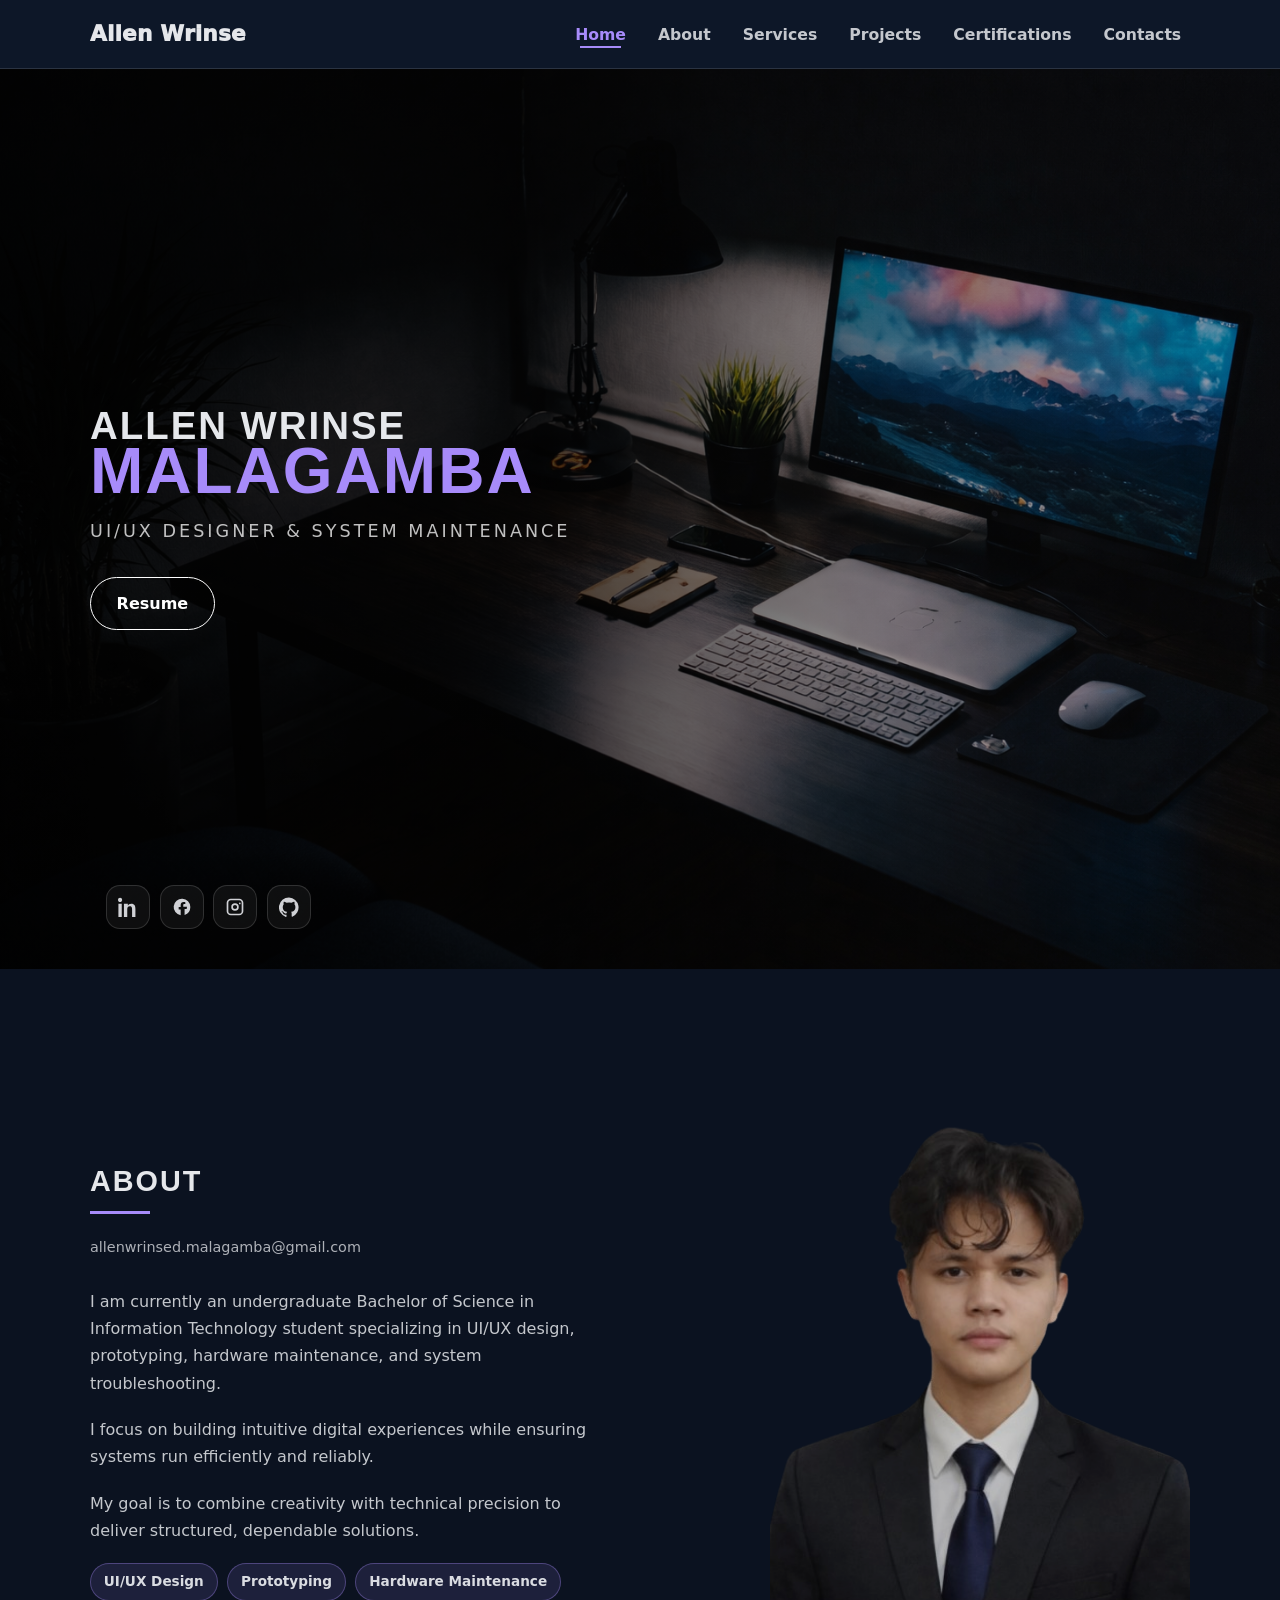
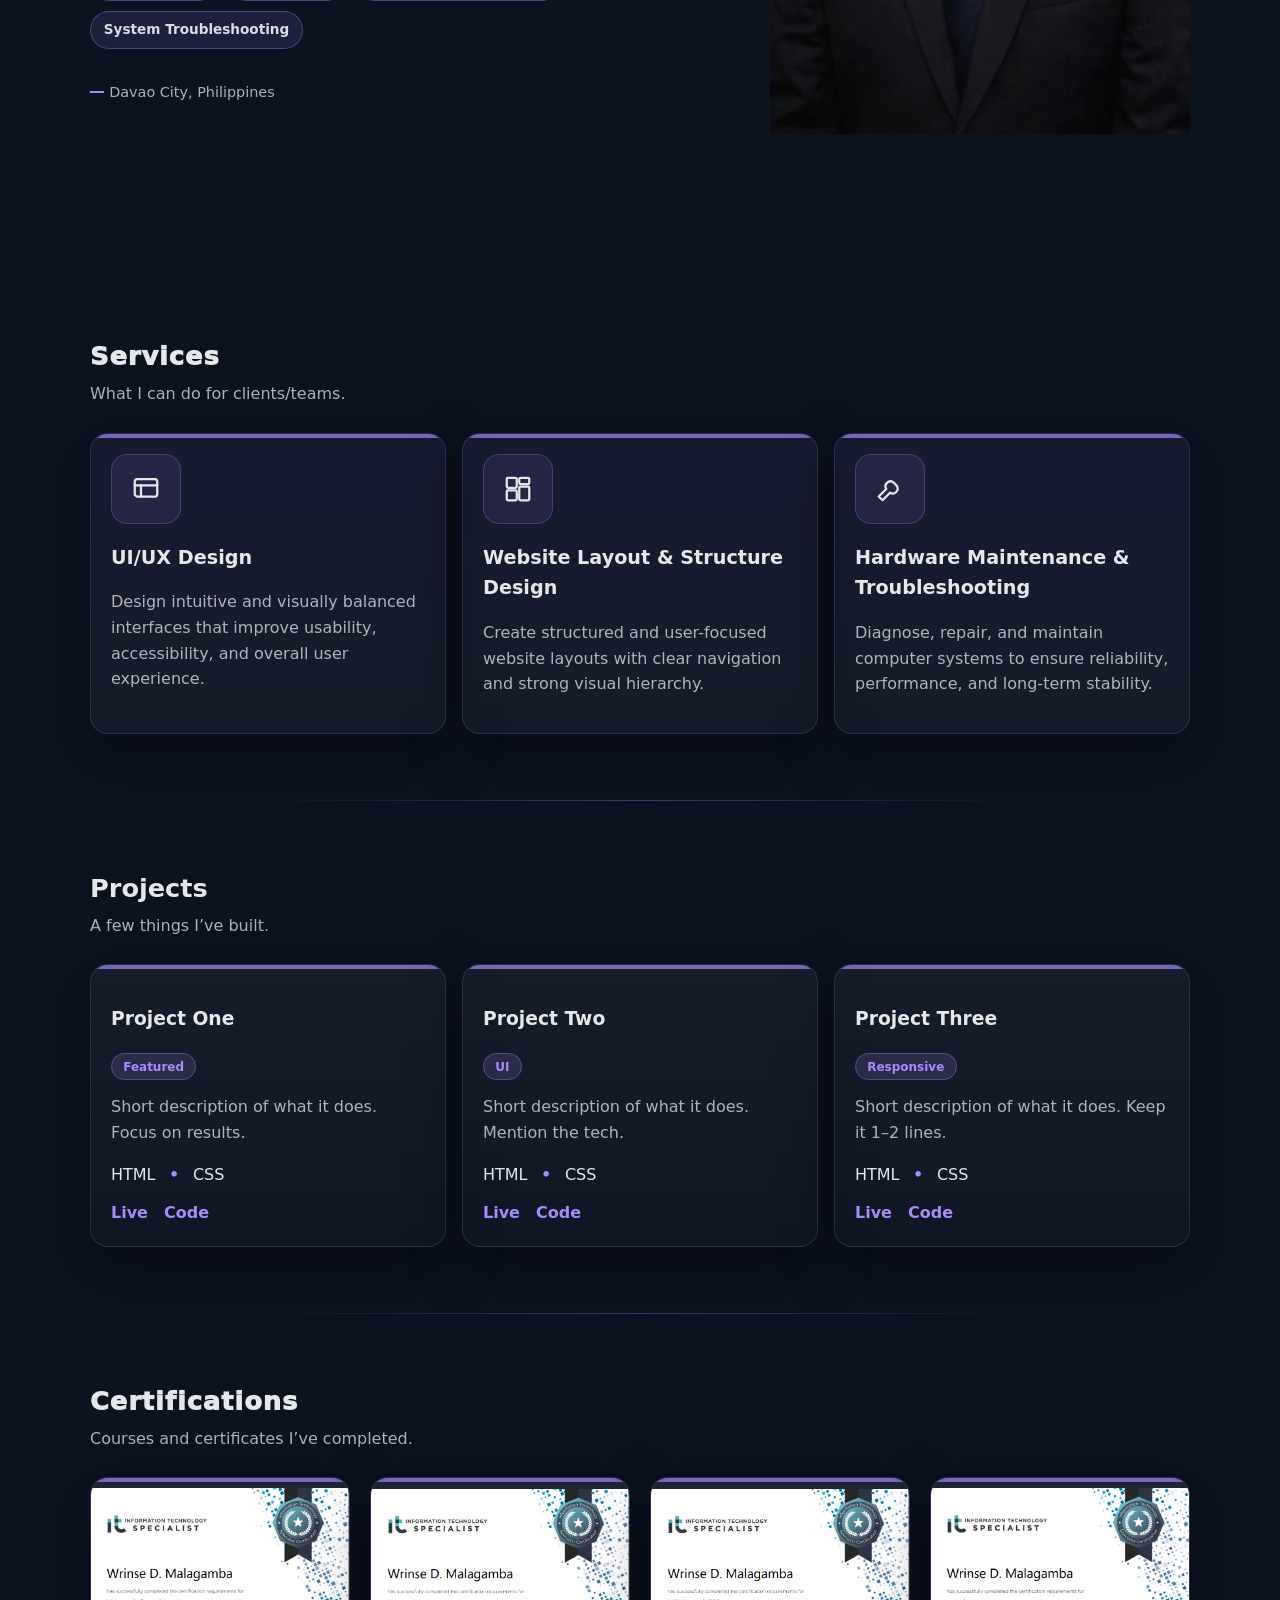
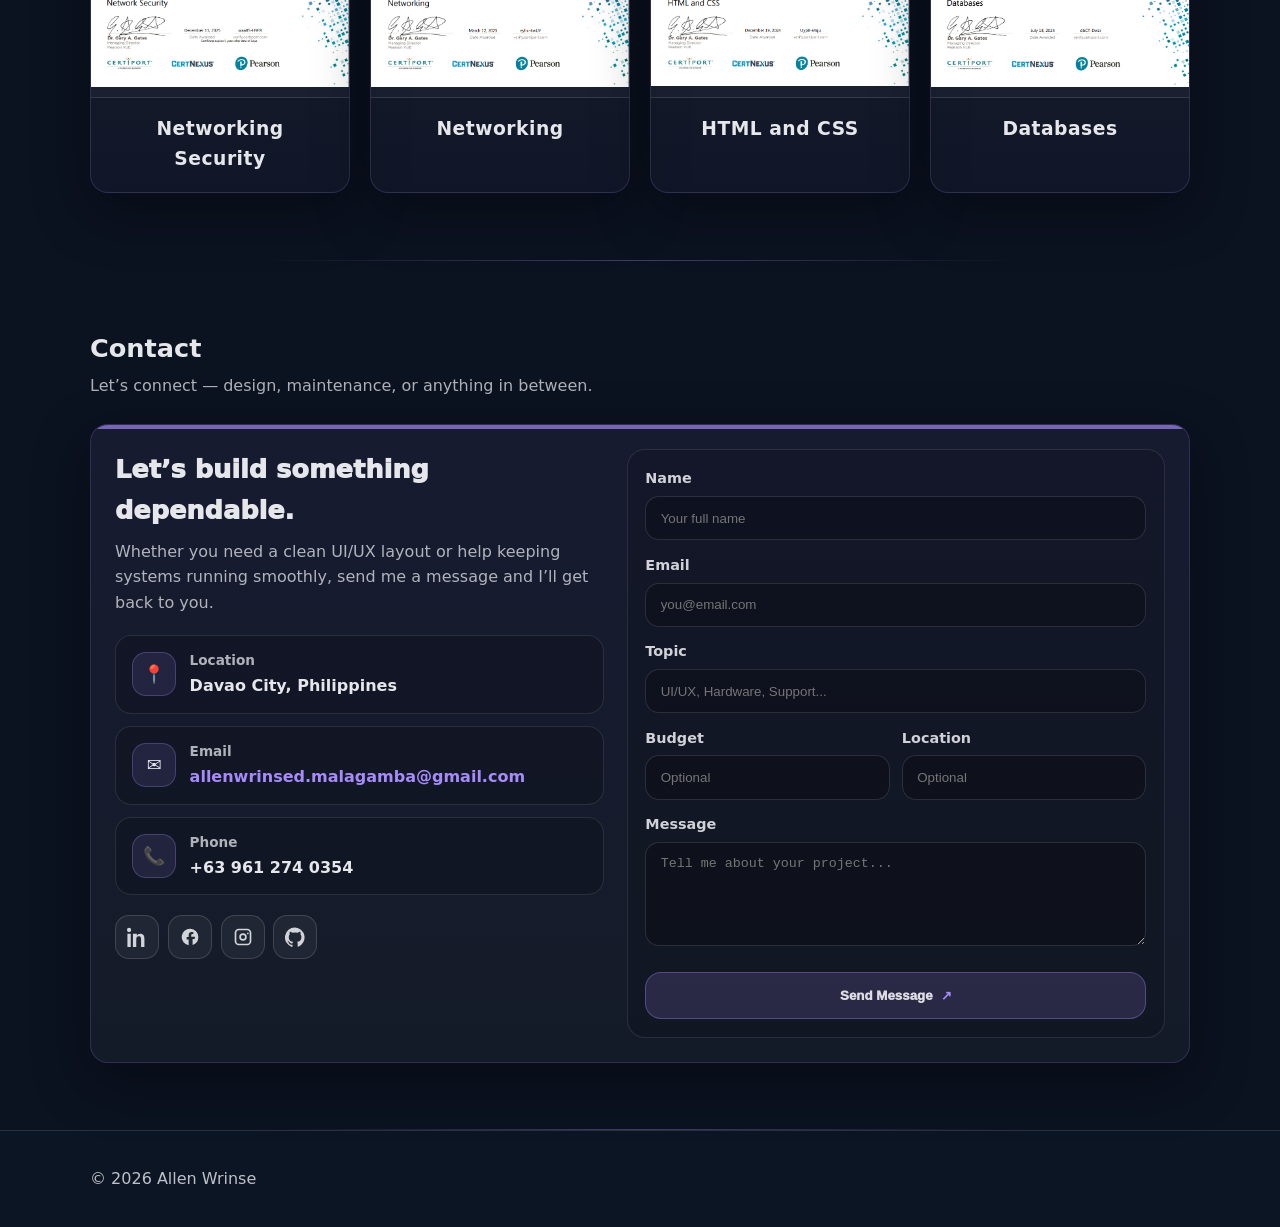
==== portfolio.html @ d529d02f "initial commit" ====
<!doctype html>
<html lang="en">
<head>
  <meta charset="utf-8" />
  <meta name="viewport" content="width=device-width, initial-scale=1" />
  <meta name="description" content="Portfolio website" />
  <title>Allen Wrinse | Portfolio</title>
  <link rel="stylesheet" href="css/style.css" />
  <link href="https://fonts.googleapis.com/css2?family=Bebas+Neue&display=swap" rel="stylesheet">
</head>

<body>
  <header class="site-header" id="top">
    <div class="container header-inner">
      <a class="logo" href="#top">Allen Wrinse</a>

      <button class="nav-toggle" aria-label="Open menu" aria-expanded="false" data-toggle>
        ☰
      </button>

      <nav class="nav" aria-label="Primary navigation" data-nav>
        <a href="#home">Home</a>
        <a href="#about">About</a>
        <a href="#services">Services</a>
        <a href="#projects">Projects</a>
        <a href="#certifications">Certifications</a>
         <a href="#contact">Contacts</a>
      </nav>
    </div>
  </header>

  <main>
    <!-- HOME -->
    <section class="hero-full" id="home">
  <div class="hero-overlay"></div>

  <div class="container hero-content">
    <div class="hero-left">

     <h1 class="hero-title">
  <span class="first-name">ALLEN WRINSE</span>
  <span class="last-name">MALAGAMBA</span>
</h1>

      <p class="hero-role">UI/UX Designer & System Maintenance</p>

      <div class="hero-buttons">
        <a href="assets/resume/Malagamba-Resume (1).pdf" download class="hero-btn">
          Resume
        </a>
      </div>

    </div>
  </div>
  <!-- Hero Social Media (Copied from Contact) -->
<div class="hero-social">
  <!-- LinkedIn -->
  <a class="social-btn" href="YOUR_LINKEDIN_URL" target="_blank" rel="noreferrer" aria-label="LinkedIn">
    <svg viewBox="0 0 24 24" class="social-icon" aria-hidden="true">
      <path d="M4.98 3.5C4.98 4.88 3.87 6 2.5 6S0 4.88 0 3.5 1.12 1 2.5 1 4.98 2.12 4.98 3.5ZM.5 8h4V24h-4V8Zm7.5 0h3.8v2.2h.1c.5-1 1.9-2.2 4-2.2 4.2 0 5 2.8 5 6.4V24h-4v-8.3c0-2 0-4.5-2.7-4.5-2.7 0-3.1 2.1-3.1 4.4V24h-4V8Z"/>
    </svg>
  </a>

  <!-- Facebook -->
  <a class="social-btn" href="https://www.facebook.com/allen.ae.37" target="_blank" rel="noreferrer" aria-label="Facebook">
    <svg viewBox="0 0 24 24" class="social-icon" aria-hidden="true">
      <path d="M22 12a10 10 0 1 0-11.6 9.9v-7H8v-2.9h2.4V9.7c0-2.4 1.4-3.7 3.6-3.7 1 0 2 .2 2 .2v2.2h-1.1c-1.1 0-1.4.7-1.4 1.4v1.8H18l-.4 2.9h-2.5v7A10 10 0 0 0 22 12Z"/>
    </svg>
  </a>

  <!-- Instagram -->
  <a class="social-btn" href="https://www.instagram.com/wrinshit/" target="_blank" rel="noreferrer" aria-label="Instagram">
    <svg viewBox="0 0 24 24" class="social-icon" aria-hidden="true">
      <path d="M7 2h10a5 5 0 0 1 5 5v10a5 5 0 0 1-5 5H7a5 5 0 0 1-5-5V7a5 5 0 0 1 5-5Zm10 2H7a3 3 0 0 0-3 3v10a3 3 0 0 0 3 3h10a3 3 0 0 0 3-3V7a3 3 0 0 0-3-3Zm-5 3.5A4.5 4.5 0 1 1 7.5 12 4.5 4.5 0 0 1 12 7.5Zm0 2A2.5 2.5 0 1 0 14.5 12 2.5 2.5 0 0 0 12 9.5ZM17.8 6.7a1 1 0 1 1-1 1 1 1 0 0 1 1-1Z"/>
    </svg>
  </a>

  <!-- GitHub -->
  <a class="social-btn" href="https://github.com/Wrnse" target="_blank" rel="noreferrer" aria-label="GitHub">
    <svg viewBox="0 0 24 24" class="social-icon" aria-hidden="true">
      <path d="M12 .5A12 12 0 0 0 8.2 23.9c.6.1.8-.3.8-.6v-2.1c-3.3.7-4-1.4-4-1.4-.6-1.4-1.4-1.8-1.4-1.8-1.1-.8.1-.8.1-.8 1.2.1 1.8 1.2 1.8 1.2 1.1 1.8 2.9 1.3 3.6 1 .1-.8.4-1.3.7-1.6-2.6-.3-5.3-1.3-5.3-5.8 0-1.3.5-2.4 1.2-3.2-.1-.3-.5-1.5.1-3.1 0 0 1-.3 3.3 1.2a11.3 11.3 0 0 1 6 0c2.3-1.5 3.3-1.2 3.3-1.2.6 1.6.2 2.8.1 3.1.8.8 1.2 1.9 1.2 3.2 0 4.5-2.7 5.5-5.3 5.8.4.3.8 1 .8 2.1v3.1c0 .3.2.7.8.6A12 12 0 0 0 12 .5Z"/>
    </svg>
  </a>
</div>
</section>
 <!-- ABOUT (Split Dark Layout) -->
<section class="about-split" id="about">
  <div class="about-overlay"></div>

  <div class="container about-inner">

    <!-- LEFT SIDE -->
    <div class="about-left">
      <h2 class="about-heading">
        ABOUT
        <span class="about-accent-line"></span>
      </h2>

      <p class="about-email">
        allenwrinsed.malagamba@gmail.com
      </p>

      <div class="about-description">
        <p>
          I am currently an undergraduate Bachelor of Science in Information Technology student specializing in UI/UX design, prototyping, hardware maintenance, and system troubleshooting.
        </p>

        <p>
          I focus on building intuitive digital experiences while ensuring systems run efficiently and reliably.
        </p>

        <p>
          My goal is to combine creativity with technical precision to deliver structured, dependable solutions.
        </p>
      </div>
<div class="about-highlight">
  <span>UI/UX Design</span>
  <span>Prototyping</span>
  <span>Hardware Maintenance</span>
  <span>System Troubleshooting</span>
</div>
      <div class="about-location">
        <span>Davao City, Philippines</span>
      </div>
    </div>

    <!-- RIGHT SIDE IMAGE -->
    <div class="about-right">
      <img src="assets/images/Profile2.png" alt="Allen Portrait">
    </div>

  </div>
</section>

    <!-- SERVICES -->
    <section class="section" id="services">
      <div class="container">
        <div class="section-head">
          <h2>Services</h2>
          <p class="muted">What I can do for clients/teams.</p>
          <br>
        </div>

        <div class="grid services-grid">
         <article class="card service">
  <div class="service-icon-box">
    <!-- UI/UX Icon (Design / Layout) -->
    <svg viewBox="0 0 24 24" aria-hidden="true">
      <rect x="3" y="4" width="18" height="14" rx="2"/>
      <line x1="3" y1="9" x2="21" y2="9"/>
      <line x1="8" y1="9" x2="8" y2="18"/>
    </svg>
  </div>

  <h3>UI/UX Design</h3>
  <p class="muted">
    Design intuitive and visually balanced interfaces that improve usability,
    accessibility, and overall user experience.
  </p>
</article>

          <article class="card service">
  <div class="service-icon-box">
    <!-- Layout Grid Icon -->
    <svg viewBox="0 0 24 24" aria-hidden="true">
      <rect x="3" y="3" width="8" height="8" rx="1"/>
      <rect x="13" y="3" width="8" height="5" rx="1"/>
      <rect x="13" y="10" width="8" height="11" rx="1"/>
      <rect x="3" y="13" width="8" height="8" rx="1"/>
    </svg>
  </div>

  <h3>Website Layout & Structure Design</h3>
  <p class="muted">
    Create structured and user-focused website layouts with clear navigation
    and strong visual hierarchy.
  </p>
</article>

         <article class="card service">
  <div class="service-icon-box">
  <!-- Wrench + Gear Icon -->
  <svg viewBox="0 0 24 24" aria-hidden="true">

    <!-- Wrench -->
    <path d="M14.5 6.5a4 4 0 0 0-5.5 5.5L3 18l3 3 6-6a4 4 0 0 0 5.5-5.5z"/>
    
  </svg>
</div>

  <h3>Hardware Maintenance & Troubleshooting</h3>
  <p class="muted">
    Diagnose, repair, and maintain computer systems to ensure reliability,
    performance, and long-term stability.
  </p>
</article>
        </div>
      </div>
    </section>

    <!-- PROJECTS -->
    <section class="section" id="projects">
      <div class="container">
        <div class="section-head">
          <h2>Projects</h2>
          <p class="muted">A few things I’ve built.</p>
          <br>
        </div>

        <div class="grid projects-grid">
          <article class="card project">
            <div class="project-top">
              <h3>Project One</h3>
              <span class="pill">Featured</span>
            </div>
            <p class="muted">Short description of what it does. Focus on results.</p>
            <div class="tags">
              <span>HTML</span><span>CSS</span>
            </div>
            <div class="links-row">
              <a class="link" href="#" target="_blank" rel="noreferrer">Live</a>
              <a class="link" href="#" target="_blank" rel="noreferrer">Code</a>
            </div>
          </article>

          <article class="card project">
            <div class="project-top">
              <h3>Project Two</h3>
              <span class="pill">UI</span>
            </div>
            <p class="muted">Short description of what it does. Mention the tech.</p>
            <div class="tags">
              <span>HTML</span><span>CSS</span>
            </div>
            <div class="links-row">
              <a class="link" href="#" target="_blank" rel="noreferrer">Live</a>
              <a class="link" href="#" target="_blank" rel="noreferrer">Code</a>
            </div>
          </article>

          <article class="card project">
            <div class="project-top">
              <h3>Project Three</h3>
              <span class="pill">Responsive</span>
            </div>
            <p class="muted">Short description of what it does. Keep it 1–2 lines.</p>
            <div class="tags">
              <span>HTML</span><span>CSS</span>
            </div>
            <div class="links-row">
              <a class="link" href="#" target="_blank" rel="noreferrer">Live</a>
              <a class="link" href="#" target="_blank" rel="noreferrer">Code</a>
            </div>
          </article>
        </div>
      </div>
    </section>

    <!-- CERTIFICATIONS -->
    <section class="section" id="certifications">
      <div class="container">
        <div class="section-head">
          <h2>Certifications</h2>
          <p class="muted">Courses and certificates I’ve completed.</p>
          <br>
        </div>

        <div class="grid cert-grid">
          <article class="card cert" role="button" tabindex="0"
            data-cert="assets/images/Cert1.png" data-title="Networking Security">
            <div class="cert-media">
              <img class="cert-img" src="assets/images/Cert1.png" alt="Networking Security certificate">
            </div>
            <h3 class="cert-title">Networking Security</h3>
          </article>

          <article class="card cert" role="button" tabindex="0"
            data-cert="assets/images/Cert2.png" data-title="Networking">
            <div class="cert-media">
              <img class="cert-img" src="assets/images/Cert2.png" alt="Networking certificate">
            </div>
            <h3 class="cert-title">Networking</h3>
          </article>

          <article class="card cert" role="button" tabindex="0"
            data-cert="assets/images/Cert3.png" data-title="HTML and CSS">
            <div class="cert-media">
              <img class="cert-img" src="assets/images/Cert3.png" alt="HTML and CSS certificate">
            </div>
            <h3 class="cert-title">HTML and CSS</h3>
          </article>

          <article class="card cert" role="button" tabindex="0"
            data-cert="assets/images/Cert4.png" data-title="Databases">
            <div class="cert-media">
              <img class="cert-img" src="assets/images/Cert4.png" alt="Databases certificate">
            </div>
            <h3 class="cert-title">Databases</h3>
          </article>
        </div>
      </div>
    </section>

    <!-- CONTACT -->
    <section class="section" id="contact">
      <div class="container">
        <div class="section-head">
          <h2>Contact</h2>
          <p class="muted">Let’s connect — design, maintenance, or anything in between.</p>
          <br>
        </div>

        <div class="contact-layout card">
          <!-- LEFT -->
          <div class="contact-left">
            <h3 class="contact-title">Let’s build something dependable.</h3>
            <p class="muted contact-sub">
              Whether you need a clean UI/UX layout or help keeping systems running smoothly,
              send me a message and I’ll get back to you.
            </p>

            <div class="contact-items">
              <div class="contact-item">
                <div class="contact-icon">📍</div>
                <div>
                  <p class="muted contact-label">Location</p>
                  <p class="contact-value">Davao City, Philippines</p>
                </div>
              </div>

              <div class="contact-item">
                <div class="contact-icon">✉️</div>
                <div>
                  <p class="muted contact-label">Email</p>
                  <p class="contact-value">
                    <a class="link"
                      href="https://mail.google.com/mail/?view=cm&fs=1&to=allenwrinsed.malagamba@gmail.com"
                      target="_blank"
                      rel="noopener noreferrer">
                      allenwrinsed.malagamba@gmail.com
                    </a>
                  </p>
                </div>
              </div>

              <div class="contact-item">
                <div class="contact-icon">📞</div>
                <div>
                  <p class="muted contact-label">Phone</p>
                  <p class="contact-value">
                    <a>+63 961 274 0354</a>
                  </p>
                </div>
              </div>
            </div>

            <div class="contact-social">
              <!-- LinkedIn -->
              <a class="social-btn" href="YOUR_LINKEDIN_URL" target="_blank" rel="noreferrer" aria-label="LinkedIn">
                <svg viewBox="0 0 24 24" class="social-icon" aria-hidden="true">
                  <path d="M4.98 3.5C4.98 4.88 3.87 6 2.5 6S0 4.88 0 3.5 1.12 1 2.5 1 4.98 2.12 4.98 3.5ZM.5 8h4V24h-4V8Zm7.5 0h3.8v2.2h.1c.5-1 1.9-2.2 4-2.2 4.2 0 5 2.8 5 6.4V24h-4v-8.3c0-2 0-4.5-2.7-4.5-2.7 0-3.1 2.1-3.1 4.4V24h-4V8Z"/>
                </svg>
              </a>

              <!-- Facebook -->
              <a class="social-btn" href="https://www.facebook.com/allen.ae.37" target="_blank" rel="noreferrer" aria-label="Facebook">
                <svg viewBox="0 0 24 24" class="social-icon" aria-hidden="true">
                  <path d="M22 12a10 10 0 1 0-11.6 9.9v-7H8v-2.9h2.4V9.7c0-2.4 1.4-3.7 3.6-3.7 1 0 2 .2 2 .2v2.2h-1.1c-1.1 0-1.4.7-1.4 1.4v1.8H18l-.4 2.9h-2.5v7A10 10 0 0 0 22 12Z"/>
                </svg>
              </a>

              <!-- Instagram -->
              <a class="social-btn" href="https://www.instagram.com/wrinshit/" target="_blank" rel="noreferrer" aria-label="Instagram">
                <svg viewBox="0 0 24 24" class="social-icon" aria-hidden="true">
                  <path d="M7 2h10a5 5 0 0 1 5 5v10a5 5 0 0 1-5 5H7a5 5 0 0 1-5-5V7a5 5 0 0 1 5-5Zm10 2H7a3 3 0 0 0-3 3v10a3 3 0 0 0 3 3h10a3 3 0 0 0 3-3V7a3 3 0 0 0-3-3Zm-5 3.5A4.5 4.5 0 1 1 7.5 12 4.5 4.5 0 0 1 12 7.5Zm0 2A2.5 2.5 0 1 0 14.5 12 2.5 2.5 0 0 0 12 9.5ZM17.8 6.7a1 1 0 1 1-1 1 1 1 0 0 1 1-1Z"/>
                </svg>
              </a>

              <!-- GitHub -->
              <a class="social-btn" href="https://github.com/Wrnse" target="_blank" rel="noreferrer" aria-label="GitHub">
                <svg viewBox="0 0 24 24" class="social-icon" aria-hidden="true">
                  <path d="M12 .5A12 12 0 0 0 8.2 23.9c.6.1.8-.3.8-.6v-2.1c-3.3.7-4-1.4-4-1.4-.6-1.4-1.4-1.8-1.4-1.8-1.1-.8.1-.8.1-.8 1.2.1 1.8 1.2 1.8 1.2 1.1 1.8 2.9 1.3 3.6 1 .1-.8.4-1.3.7-1.6-2.6-.3-5.3-1.3-5.3-5.8 0-1.3.5-2.4 1.2-3.2-.1-.3-.5-1.5.1-3.1 0 0 1-.3 3.3 1.2a11.3 11.3 0 0 1 6 0c2.3-1.5 3.3-1.2 3.3-1.2.6 1.6.2 2.8.1 3.1.8.8 1.2 1.9 1.2 3.2 0 4.5-2.7 5.5-5.3 5.8.4.3.8 1 .8 2.1v3.1c0 .3.2.7.8.6A12 12 0 0 0 12 .5Z"/>
                </svg>
              </a>
            </div>
          </div>

          <!-- RIGHT (FORM) -->
          <div class="contact-right">
            <form class="contact-form"
              action="https://formsubmit.co/allenwrinsed.malagamba@gmail.com"
              method="POST">
              <input type="hidden" name="_subject" value="New Portfolio Message (Allen Wrinse)">
              <input type="hidden" name="_captcha" value="false">
              <input type="hidden" name="_template" value="table">

              <div class="field">
                <label for="name">Name</label>
                <input id="name" name="name" type="text" placeholder="Your full name" required>
              </div>

              <div class="field">
                <label for="email">Email</label>
                <input id="email" name="email" type="email" placeholder="you@email.com" required>
              </div>

              <div class="field">
                <label for="topic">Topic</label>
                <input id="topic" name="topic" type="text" placeholder="UI/UX, Hardware, Support..." required>
              </div>

              <div class="field field-row">
                <div class="field">
                  <label for="budget">Budget</label>
                  <input id="budget" name="budget" type="text" placeholder="Optional">
                </div>

                <div class="field">
                  <label for="location">Location</label>
                  <input id="location" name="location" type="text" placeholder="Optional">
                </div>
              </div>

              <div class="field">
                <label for="message">Message</label>
                <textarea id="message" name="message" rows="5" placeholder="Tell me about your project..." required></textarea>
              </div>

              <button class="contact-submit" type="submit">
                Send Message <span class="send-arrow">↗</span>
              </button>
            </form>
          </div>
        </div>
      </div>
    </section>
  </main>

  <footer class="site-footer">
    <div class="container footer-inner">
      <p>© 2026 Allen Wrinse</p>
    </div>
  </footer>

  <!-- ✅ CERT MODAL -->
  <div class="modal" id="certModal" aria-hidden="true">
    <div class="modal-overlay" data-close></div>

    <div class="modal-dialog" role="dialog" aria-modal="true" aria-label="Certificate preview">
      <button class="modal-close" type="button" aria-label="Close modal" data-close>✕</button>

      <h3 class="modal-title" id="modalTitle">Certificate</h3>

      <div class="modal-body">
        <img id="modalImg" src="" alt="Certificate preview">
      </div>
    </div>
  </div>

  <script>

    // ======================================
// Navbar Active Section Highlight
// ======================================

const sections = document.querySelectorAll("section[id]");
const navLinks = document.querySelectorAll(".nav a");

function activateNavOnScroll() {
  let scrollY = window.pageYOffset;

  sections.forEach(section => {
    const sectionHeight = section.offsetHeight;
    const sectionTop = section.offsetTop - 120;
    const sectionId = section.getAttribute("id");

    if (scrollY > sectionTop && scrollY <= sectionTop + sectionHeight) {
      navLinks.forEach(link => {
        link.classList.remove("active");
        if (link.getAttribute("href") === "#" + sectionId) {
          link.classList.add("active");
        }
      });
    }
  });
}

window.addEventListener("scroll", activateNavOnScroll);
    // Mobile nav toggle
    const btn = document.querySelector("[data-toggle]");
    const nav = document.querySelector("[data-nav]");
    if (btn && nav) {
      btn.addEventListener("click", () => {
        const open = nav.classList.toggle("open");
        btn.setAttribute("aria-expanded", open ? "true" : "false");
      });
    }
    // ======================================
// Fade In Sections On Scroll
// ======================================

const fadeSections = document.querySelectorAll(".section");

const observer = new IntersectionObserver(entries => {
  entries.forEach(entry => {
    if (entry.isIntersecting) {
      entry.target.classList.add("visible");
    }
  });
}, {
  threshold: 0.15
});

fadeSections.forEach(section => {
  observer.observe(section);
});
const aboutImg = document.querySelector(".about-right img");

const imgObserver = new IntersectionObserver(entries => {
  entries.forEach(entry => {
    if (entry.isIntersecting) {
      entry.target.classList.add("visible");
    }
  });
}, { threshold: 0.3 });

if (aboutImg) {
  imgObserver.observe(aboutImg);
}

    // ✅ Certification Modal Logic
    const modal = document.getElementById("certModal");
    const modalImg = document.getElementById("modalImg");
    const modalTitle = document.getElementById("modalTitle");
    const certCards = document.querySelectorAll(".cert");

    function openModal(imgSrc, titleText) {
      modalImg.src = imgSrc;
      modalImg.alt = titleText + " certificate";
      modalTitle.textContent = titleText || "Certificate";

      modal.classList.add("open");
      modal.setAttribute("aria-hidden", "false");

      // lock background scroll
      document.body.style.overflow = "hidden";
    }

    function closeModal() {
      modal.classList.remove("open");
      modal.setAttribute("aria-hidden", "true");

      // unlock background scroll
      document.body.style.overflow = "";

      // clear image (optional)
      modalImg.src = "";
    }

    certCards.forEach(card => {
      const imgSrc = card.getAttribute("data-cert");
      const titleText = card.getAttribute("data-title") || "Certificate";

      // click
      card.addEventListener("click", () => openModal(imgSrc, titleText));

      // keyboard (Enter / Space)
      card.addEventListener("keydown", (e) => {
        if (e.key === "Enter" || e.key === " ") {
          e.preventDefault();
          openModal(imgSrc, titleText);
        }
      });
    });

    // close when clicking overlay or X
    modal.addEventListener("click", (e) => {
      if (e.target.matches("[data-close]")) closeModal();
    });

    // close with ESC
    document.addEventListener("keydown", (e) => {
      if (e.key === "Escape" && modal.classList.contains("open")) {
        closeModal();
      }
    });
  </script>
</body>
</html>
---- css/style.css ----
*,
*::before,
*::after { box-sizing: border-box; }

:root{
  --bg: #0b1220;
  --bg2: #0f1b2d;
  --card: rgba(255,255,255,.06);
  --card2: rgba(255,255,255,.04);
  --text: #e5e7eb;
  --muted: rgba(229,231,235,.75);

  --accent: #a78bfa;

  --border: rgba(255,255,255,.12);
  --radius: 18px;
  --maxw: 1100px;
  --shadow: 0 18px 55px rgba(0,0,0,.35);
}
/* ======================================
   GLOBAL SMOOTH TRANSITIONS
====================================== */

* {
  transition: 
    background .25s ease,
    border-color .25s ease,
    color .25s ease,
    box-shadow .25s ease,
    transform .25s ease;
}
/* ======================================
   SECTION FADE-IN ON SCROLL
====================================== */

.section {
  opacity: 0;
  transform: translateY(40px);
  transition: opacity .8s ease, transform .8s ease;
}

.section.visible {
  opacity: 1;
  transform: translateY(0);
}

html { scroll-behavior: smooth; }
/* ======================================
   HERO ENTRANCE ANIMATION
====================================== */

.hero-left {
  opacity: 0;
  transform: translateY(40px);
  animation: heroFadeUp 1s ease forwards;
  animation-delay: .4s;
}

@keyframes heroFadeUp {
  to {
    opacity: 1;
    transform: translateY(0);
  }
}
.about-right img {
  opacity: 0;
  transform: translateX(40px);
  transition: opacity .9s ease, transform .9s ease;
}

.about-right img.visible {
  opacity: 1;
  transform: translateX(0);
}
.hero-btn,
.contact-submit,
.btn {
  transition: transform .25s ease, box-shadow .25s ease;
}

.hero-btn:hover,
.contact-submit:hover,
.btn:hover {
  transform: translateY(-3px);
  box-shadow: 0 12px 30px rgba(0,0,0,.35);
}
.social-btn {
  transition: transform .2s ease, background .2s ease;
}

.social-btn:hover {
  transform: translateY(-4px) scale(1.05);
}
.modal-dialog {
  opacity: 0;
  transform: scale(.9);
  transition: opacity .3s ease, transform .3s ease;
}

.modal.open .modal-dialog {
  opacity: 1;
  transform: scale(1);
}
body{
  margin: 0;
  font-family: system-ui, -apple-system, "Segoe UI", Roboto, Arial, sans-serif;
  background:
    radial-gradient(900px 650px at 15% 10%, rgba(167,139,250,.14), transparent 62%),
    radial-gradient(900px 650px at 85% 15%, rgba(56,189,248,.10), transparent 58%),
    var(--bg);
  color: var(--text);
  line-height: 1.6;
}

img { max-width: 100%; display: block; }
a { color: inherit; text-decoration: none; }

.container{
  width: min(var(--maxw), calc(100% - 2rem));
  margin-inline: auto;
}

.section{ padding: 4.2rem 0; }

.grid{ display: grid; gap: 1rem; }

/* ✅ CARD BASE */
.card{
  position: relative;                 /* ✅ required for the accent bar */
  background: var(--card);
  border: 1px solid var(--border);
  border-radius: var(--radius);
  padding: 1.25rem;
  box-shadow: var(--shadow);
  overflow: hidden;                   /* ✅ keeps bar inside rounded corners */
}
/* ==========================
   ABOUT CARD DESIGN
========================== */

.about-card{
  display: grid;
  gap: 1.4rem;
  padding: 1.6rem;
  background: linear-gradient(
    180deg,
    rgba(167,139,250,.08),
    rgba(255,255,255,.04)
  );
  border: 1px solid rgba(167,139,250,.25);
  position: relative;
  overflow: hidden;
}

/* Soft glowing background effect */
.about-card::after{
  content: "";
  position: absolute;
  top: -120px;
  right: -120px;
  width: 300px;
  height: 300px;
  background: radial-gradient(
    circle,
    rgba(167,139,250,.25),
    transparent 60%
  );
  pointer-events: none;
}

.about-content p{
  margin: 0 0 1rem;
  line-height: 1.75;
  color: var(--muted);
}

.about-content p:last-child{
  margin-bottom: 0;
}

/* Highlight tags section */
.about-highlight{
  display: flex;
  flex-wrap: wrap;
  gap: .6rem;
  margin-top: .5rem;
}

.about-highlight span{
  padding: .45rem .8rem;
  border-radius: 999px;
  font-size: .85rem;
  font-weight: 800;
  border: 1px solid rgba(167,139,250,.35);
  background: rgba(167,139,250,.12);
  color: rgba(229,231,235,.95);
  transition: transform .15s ease, background .15s ease;
}

.about-highlight span:hover{
  transform: translateY(-2px);
  background: rgba(167,139,250,.20);
}

/* ✅ VIOLET ACCENT BAR (top of every card) */
.card::before{
  content: "";
  position: absolute;
  top: 0;
  left: 0;
  right: 0;
  height: 4px;                        /* thickness of the bar */
  background: rgba(167,139,250,.75);  /* violet */
  opacity: .9;
}

.muted{ color: var(--muted); }
.accent{ color: var(--accent); }

.link{
  color: var(--accent);
  font-weight: 900;
}
.link:hover{ text-decoration: underline; }

/* Header */
.site-header{
  position: sticky;
  top: 0;
  z-index: 10;
  background: rgba(15,27,45,.70);
  backdrop-filter: blur(10px);
  border-bottom: 1px solid var(--border);
}

.header-inner{
  display: flex;
  align-items: center;
  justify-content: space-between;
  padding: 0.9rem 0;
  gap: 1rem;
}

.logo{
  font-weight: 950;
  letter-spacing: .2px;
  font-size: 1.35rem;
}

.nav{
  display: flex;
  flex-wrap: wrap;
  gap: 0.9rem;
  justify-content: flex-end;
  align-items: center;
}

.nav a{
  color: rgba(229,231,235,.85);
  font-weight: 800;
  font-size: 0.98rem;
  padding: 0.45rem 0.55rem;
  border-radius: 12px;
}

.nav a:hover{
  color: var(--text);
  background: rgba(255,255,255,.05);
}
/* ======================================
   NAVBAR HOVER + ACTIVE STATE
====================================== */

.nav a{
  position: relative;
  transition: color .2s ease, background .2s ease;
}

/* Hover effect */
.nav a:hover{
  color: var(--accent);
  background: rgba(167,139,250,.10);
}

/* Underline indicator (animated) */
.nav a::after{
  content: "";
  position: absolute;
  left: 50%;
  bottom: 6px;
  width: 0%;
  height: 2px;
  background: var(--accent);
  transition: width .25s ease, left .25s ease;
}

/* Animate underline on hover */
.nav a:hover::after{
  width: 60%;
  left: 20%;
}

/* Active / Selected link */
.nav a.active{
  color: var(--accent);
}

.nav a.active::after{
  width: 60%;
  left: 20%;
}
.nav-cta{
  padding: 0.55rem 0.85rem !important;
  border: 1px solid rgba(167,139,250,.38);
  border-radius: 999px !important;
  background: rgba(167,139,250,.10);
  color: var(--text) !important;
}

.nav-toggle{
  display: none;
  border: 1px solid var(--border);
  background: var(--card2);
  color: var(--text);
  border-radius: 12px;
  padding: 0.55rem 0.75rem;
  font-size: 1.1rem;
  cursor: pointer;
}

/* Hero */
.hero{ padding-top: 2.7rem; }

.hero-grid{
  display: grid;
  grid-template-columns: 1.2fr 0.8fr;
  gap: 1.25rem;
  align-items: start;
}

.badge{
  display: inline-flex;
  width: fit-content;
  padding: .35rem .65rem;
  border-radius: 999px;
  border: 1px solid rgba(167,139,250,.32);
  background: rgba(167,139,250,.10);
  font-weight: 900;
  letter-spacing: .02em;
  color: rgba(229,231,235,.92);
  margin: 0 0 .85rem;
}

.hero-text h1{
  margin: 0 0 0.75rem;
  line-height: 1.12;
  font-size: clamp(2rem, 3.2vw, 3.1rem);
}

.lead{
  font-size: 1.05rem;
  max-width: 62ch;
}

.btn-row{
  display: flex;
  gap: 0.75rem;
  flex-wrap: wrap;
  margin-top: 1.2rem;
}

.btn{
  display: inline-flex;
  align-items: center;
  justify-content: center;
  padding: 0.85rem 1.05rem;
  border-radius: 999px;
  border: 1px solid var(--border);
  font-weight: 950;
  transition: transform .15s ease, background .15s ease, border-color .15s ease;
}
/* Download Resume button (icon + text like screenshot) */
.resume-download{
  gap: .6rem;                 /* space between icon and text */
  padding: .8rem 1.05rem;
  border-radius: 14px;        /* smoother like screenshot */
}

/* make it look clean (white-ish button style like your example) */
.resume-download.btn.primary{
  background: rgba(167,139,250,.75);
  color: #ffffff;
  border: 1px solid rgba(0,0,0,.08);
}

/* icon style */
.resume-icon{
  width: 22px;
  height: 22px;
  stroke: currentColor;
  stroke-width: 2.2;
  fill: none;
  stroke-linecap: round;
  stroke-linejoin: round;
}

/* hover effect (subtle lift, keep your theme) */
.resume-download.btn.primary:hover{
  transform: translateY(-1px);
  background: rgba(33, 33, 33, 0.92);
  border-color: rgba(0,0,0,.12);
}

.btn:hover{ transform: translateY(-1px); }

.btn.primary{
  background: var(--accent);
  color: #0b1020;
  border-color: transparent;
  border-radius: 8%;
}

.btn.ghost{
  background: transparent;
  color: var(--text);
}

/* ✅ Download icon for the resume button */
#resumeBtn::before{
  content: "⬇";
  margin-right: .55rem;
  font-weight: 950;
}

.quick{
  margin-top: 1.2rem;
  display: grid;
  grid-template-columns: repeat(3, 1fr);
  gap: .75rem;
}

.quick-item{
  border: 1px solid var(--border);
  border-radius: 14px;
  background: rgba(255,255,255,.03);
  padding: .75rem;
}

.quick-label{
  display: block;
  font-size: .85rem;
  color: var(--muted);
  font-weight: 800;
}

.quick-value{
  display: block;
  margin-top: .15rem;
  font-weight: 950;
}

/* Hero card (right side) */
.hero-card{
  background: linear-gradient(180deg, rgba(255,255,255,.08), rgba(255,255,255,.04));
  border: 1px solid var(--border);
  border-radius: calc(var(--radius) + 4px);
  overflow: hidden;
  box-shadow: var(--shadow);
}

.avatar{
  width: 100%;
  aspect-ratio: 1 / 1;
  object-fit: cover;
  border-bottom: 1px solid var(--border);
}

.hero-card-body{
  padding: 1rem 1.1rem 1.1rem;
}

.small{ font-size: .92rem; }

/* Section head */
.section-head h2{
  margin: 0 0 0.25rem;
  font-size: clamp(1.5rem, 2vw, 2rem);
}
.section-head p{ margin: 0; max-width: 60ch; }

/* Grids */
.services-grid{ grid-template-columns: repeat(3, 1fr); }
.projects-grid{ grid-template-columns: repeat(3, 1fr); }

/* ===== CERTIFICATIONS (Hover + Modal Click) ===== */

/* 4 equal columns on desktop */
.cert-grid{
  display: grid;
  grid-template-columns: repeat(4, 1fr);
  gap: 1.25rem;
  align-items: stretch;
}

/* Certification card */
.cert{
  padding: 0;
  overflow: hidden;
  display: flex;
  flex-direction: column;
  background: rgba(255,255,255,.05);
  cursor: pointer;
  transition: transform .18s ease, border-color .18s ease, background .18s ease, box-shadow .18s ease;
}

.cert:focus{
  outline: 2px solid rgba(167,139,250,.55);
  outline-offset: 3px;
}

/* Hover effect */
.cert:hover{
  transform: translateY(-6px);
  border-color: rgba(167,139,250,.45);
  background: rgba(255,255,255,.07);
  box-shadow: 0 22px 70px rgba(0,0,0,.45);
}

/* Image area */
.cert-media{
  width: 100%;
  height: 220px;
  background: rgba(255,255,255,.03);
  border-bottom: 1px solid var(--border);
  overflow: hidden;
}

/* Show full image (contain). Change to cover if you want crop/fill */
.cert-img{
  width: 100%;
  height: 100%;
  object-fit: contain;
  object-position: center;
}

/* Title centered */
.cert-title{
  padding: 1rem 1.1rem 1.15rem;
  margin: 0;
  font-weight: 700;
  text-align: center;
}

/* Responsive */
@media (max-width: 1200px){
  .cert-grid{ grid-template-columns: repeat(2, 1fr); }
}
@media (max-width: 600px){
  .cert-grid{ grid-template-columns: 1fr; }
}

/* Footer */
.site-footer{
  border-top: 1px solid var(--border);
  padding: 1.2rem 0;
  background: rgba(15,27,45,.35);
}

.footer-inner{
  display: flex;
  justify-content: space-between;
  flex-wrap: wrap;
  gap: 1rem;
  color: rgba(229,231,235,.82);
}

/* Responsive (original) */
@media (max-width: 900px){
  .hero-grid{ grid-template-columns: 1fr; }
  .services-grid{ grid-template-columns: 1fr; }
  .projects-grid{ grid-template-columns: 1fr; }
  .quick{ grid-template-columns: 1fr; }
}

/* =========================================================
   ✅ NAVBAR OVERLAY DROPDOWN (DOES NOT PUSH CONTENT)
========================================================= */

.header-inner{
  position: relative; /* ✅ anchor for absolute dropdown */
}

@media (max-width: 720px){

  .nav-toggle{ display: inline-flex; }

  /* ✅ Keep header in one line (no wrapping that pushes content) */
  .header-inner{
    flex-wrap: nowrap;
  }

  /* ✅ Overlay dropdown */
  .nav{
    position: absolute;
    top: calc(100% + .6rem);
    left: 0;
    right: 0;
    z-index: 999;
    display: none;
    flex-direction: column;
    gap: 0;

    padding: .65rem;
    border-radius: 16px;
    border: 1px solid rgba(255,255,255,.14);
    background: rgba(15,27,45,.96);
    backdrop-filter: blur(12px);
    box-shadow: 0 18px 60px rgba(0,0,0,.5);
  }

  /* ✅ Open state */
  .nav.open{
    display: flex;
  }

  /* ✅ Menu items like your screenshot */
  .nav a{
    width: 100%;
    padding: .95rem 1rem;
    border-radius: 12px;
    font-weight: 900;
  }

  .nav a:hover{
    background: rgba(255,255,255,.06);
  }
}

@media (max-width: 520px){
  .section{ padding: 3.3rem 0; }
}

/* ===== MODAL STYLES ===== */
.modal{
  position: fixed;
  inset: 0;
  z-index: 9999;
  display: none;
}

.modal.open{
  display: block;
}

.modal-overlay{
  position: absolute;
  inset: 0;
  background: rgba(0,0,0,.65);
  backdrop-filter: blur(6px);
}

.modal-dialog{
  position: relative;
  width: min(920px, calc(100% - 2rem));
  margin: 4vh auto;
  background: rgba(15,27,45,.92);
  border: 1px solid rgba(255,255,255,.14);
  border-radius: 18px;
  box-shadow: 0 25px 90px rgba(0,0,0,.6);
  overflow: hidden;
}

.modal-title{
  margin: 0;
  padding: 1rem 1.25rem;
  border-bottom: 1px solid rgba(255,255,255,.12);
  font-weight: 900;
}

.modal-body{
  padding: 1rem;
  max-height: 78vh;
  overflow: auto;
}

.modal-body img{
  width: 100%;
  height: auto;
  display: block;
  border-radius: 12px;
  background: rgba(255,255,255,.03);
}

.modal-close{
  position: absolute;
  top: .65rem;
  right: .65rem;
  border: 1px solid rgba(255,255,255,.18);
  background: rgba(255,255,255,.08);
  color: var(--text);
  border-radius: 10px;
  padding: .35rem .55rem;
  cursor: pointer;
  font-size: 1rem;
}
.modal-close:hover{
  background: rgba(255,255,255,.12);
}

/* Add bullet between tags */
.tags span:not(:last-child)::after {
  content: " • ";
  margin: 0 .5rem;
  color: var(--accent);
  font-weight: 700;
}

/* ===========================
   CONTACT (Unique + Styled)
   No HTML changes needed
=========================== */

.contact-card{
  background: linear-gradient(180deg, rgba(167,139,250,.10), rgba(255,255,255,.04));
  border: 1px solid rgba(167,139,250,.22);
  position: relative;
  overflow: hidden;
}

.contact-card::after{
  content: "";
  position: absolute;
  inset: -80px;
  background: radial-gradient(circle at 20% 10%, rgba(167,139,250,.22), transparent 55%);
  opacity: .8;
  pointer-events: none;
}

.contact-card p{
  position: relative;
  z-index: 1;
  margin: .7rem 0;
  padding: .85rem 1rem .85rem 3.1rem;
  border: 1px solid rgba(255,255,255,.10);
  border-radius: 14px;
  background: rgba(0,0,0,.18);
  transition: transform .18s ease, border-color .18s ease, background .18s ease;
}

.contact-card p:hover{
  transform: translateY(-2px);
  border-color: rgba(167,139,250,.40);
  background: rgba(255,255,255,.06);
}

.contact-card strong{
  color: rgba(229,231,235,.92);
  font-weight: 900;
}

.contact-card a.link{
  font-weight: 900;
}

.contact-card p::before{
  content: "";
  position: absolute;
  left: 1rem;
  top: 50%;
  transform: translateY(-50%);
  width: 34px;
  height: 34px;
  border-radius: 12px;
  border: 1px solid rgba(167,139,250,.30);
  background: rgba(167,139,250,.12);
  display: grid;
  place-items: center;
  font-weight: 900;
  color: rgba(229,231,235,.92);
}

.contact-card p:nth-child(1)::before{ content: "✉"; }
.contact-card p:nth-child(2)::before{ content: "in"; }
.contact-card p:nth-child(3)::before{ content: "<>"; }

@media (max-width: 520px){
  .contact-card p{
    padding-left: 2.9rem;
  }
  .contact-card p::before{
    left: .8rem;
  }
}

/* ===========================
   CONTACT (Original layout)
=========================== */

.contact-layout{
  display: grid;
  grid-template-columns: 1fr 1.1fr;
  gap: 1.4rem;
  padding: 1.5rem;
  background: linear-gradient(180deg, rgba(167,139,250,.08), rgba(255,255,255,.04));
  border: 1px solid rgba(167,139,250,.18);
}

.contact-title{
  margin: 0 0 .5rem;
  font-size: clamp(1.35rem, 2vw, 1.8rem);
  font-weight: 950;
}

.contact-sub{
  margin: 0 0 1.2rem;
  max-width: 55ch;
}

.contact-items{
  display: grid;
  gap: .75rem;
  margin-bottom: 1.2rem;
}

.contact-item{
  display: flex;
  gap: .85rem;
  align-items: center;
  padding: .9rem 1rem;
  border: 1px solid rgba(255,255,255,.10);
  border-radius: 16px;
  background: rgba(0,0,0,.16);
  transition: transform .18s ease, border-color .18s ease, background .18s ease;
}

.contact-item:hover{
  transform: translateY(-2px);
  border-color: rgba(167,139,250,.35);
  background: rgba(255,255,255,.06);
}

.contact-icon{
  width: 44px;
  height: 44px;
  border-radius: 14px;
  border: 1px solid rgba(167,139,250,.28);
  background: rgba(167,139,250,.12);
  display: grid;
  place-items: center;
  font-size: 1.1rem;
}

.contact-label{
  margin: 0;
  font-size: .85rem;
  font-weight: 800;
}

.contact-value{
  margin: .05rem 0 0;
  font-weight: 900;
}

/* Social buttons */
.contact-social{
  display: flex;
  gap: .55rem;
  flex-wrap: wrap;
  margin-top: .25rem;
}

.social-btn{
  width: 44px;
  height: 44px;
  border-radius: 14px;
  border: 1px solid rgba(255,255,255,.12);
  background: rgba(255,255,255,.05);
  display: grid;
  place-items: center;
  font-weight: 950;
  color: rgba(229,231,235,.92);
  transition: transform .18s ease, border-color .18s ease, background .18s ease;
}

.social-btn:hover{
  transform: translateY(-2px);
  border-color: rgba(167,139,250,.40);
  background: rgba(167,139,250,.10);
}

/* Right side form */
.contact-right{
  border: 1px solid rgba(255,255,255,.10);
  border-radius: 18px;
  background: rgba(0,0,0,.14);
  padding: 1.1rem;
}

.contact-form{
  display: grid;
  gap: .85rem;
}

.field label{
  display: block;
  margin: 0 0 .35rem;
  font-weight: 900;
  font-size: .9rem;
  color: rgba(229,231,235,.9);
}

.field input,
.field textarea{
  width: 100%;
  border-radius: 14px;
  border: 1px solid rgba(255,255,255,.12);
  background: rgba(0,0,0,.22);
  color: var(--text);
  padding: .85rem .9rem;
  outline: none;
  transition: border-color .18s ease, background .18s ease, transform .18s ease;
}

.field input:focus,
.field textarea:focus{
  border-color: rgba(167,139,250,.55);
  background: rgba(255,255,255,.04);
}

.field-row{
  display: grid;
  grid-template-columns: 1fr 1fr;
  gap: .75rem;
}

/* Submit */
.contact-submit{
  margin-top: .3rem;
  padding: .95rem 1rem;
  border-radius: 16px;
  border: 1px solid rgba(167,139,250,.35);
  background: rgba(167,139,250,.16);
  color: rgba(229,231,235,.95);
  font-weight: 950;
  cursor: pointer;
  display: inline-flex;
  align-items: center;
  justify-content: center;
  gap: .5rem;
  transition: transform .18s ease, background .18s ease, border-color .18s ease;
}

.contact-submit:hover{
  transform: translateY(-2px);
  border-color: rgba(167,139,250,.55);
  background: rgba(167,139,250,.22);
}

.send-arrow{
  font-weight: 1000;
  color: var(--accent);
}

.contact-note{
  margin: .15rem 0 0;
  font-size: .9rem;
}

/* Responsive */
@media (max-width: 900px){
  .contact-layout{
    grid-template-columns: 1fr;
  }
  .field-row{
    grid-template-columns: 1fr;
  }
}

.social-btn{
  width: 44px;
  height: 44px;
  display: inline-flex;
  align-items: center;
  justify-content: center;
  border-radius: 14px;
  border: 1px solid rgba(255,255,255,.14);
  background: rgba(255,255,255,.05);
  transition: transform .15s ease, background .15s ease, border-color .15s ease;
}

.social-btn:hover{
  transform: translateY(-2px);
  background: rgba(167,139,250,.12);
  border-color: rgba(167,139,250,.35);
}

.social-icon{
  width: 20px;
  height: 20px;
  fill: rgba(229,231,235,.9);
}

.social-btn:hover .social-icon{
  fill: var(--accent);
}
/* =========================================================
   ✅ MOBILE RESPONSIVENESS FIXES (ADD-ONLY OVERRIDES)
   - Does NOT remove/change your existing CSS
   - Fixes Contact layout breaking on mobile
   - Makes Profile (hero-card) appear FIRST on small screens
========================================================= */

/* ✅ Put profile card first on mobile (like your screenshot) */
@media (max-width: 900px){
  .hero-grid{
    grid-template-columns: 1fr; /* already exists, but re-affirm */
  }

  /* Grid supports order for items */
  .hero-card{
    order: -1; /* ✅ profile first */
  }
  .hero-text{
    order: 1;  /* text after profile */
  }
}

/* ✅ Contact section: prevent overflow + better spacing on mobile */
@media (max-width: 600px){
  .contact-layout{
    padding: 1rem;
    gap: 1rem;
  }

  /* keep everything inside the card properly */
  .contact-left,
  .contact-right{
    min-width: 0; /* ✅ prevents grid overflow issues */
  }

  .contact-sub{
    max-width: 100%;
  }

  /* Contact items should wrap nicely */
  .contact-item{
    padding: .75rem .85rem;
    gap: .75rem;
    align-items: flex-start;
  }

  .contact-icon{
    width: 38px;
    height: 38px;
    border-radius: 12px;
    flex: 0 0 38px;
    font-size: 1rem;
  }

  /* ✅ Long email/links won't break the layout */
  .contact-value,
  .contact-value a{
    word-break: break-word;
    overflow-wrap: anywhere;
  }

  /* Social buttons fit better */
  .contact-social{
    gap: .45rem;
  }

  .social-btn{
    width: 40px;
    height: 40px;
    border-radius: 12px;
  }

  .social-icon{
    width: 18px;
    height: 18px;
  }

  /* Form padding + input sizing */
  .contact-right{
    padding: .95rem;
  }

  .field input,
  .field textarea{
    padding: .75rem .85rem;
    border-radius: 14px;
  }

  .contact-submit{
    border-radius: 14px;
    padding: .9rem 1rem;
  }

  /* Ensure 2-column row becomes 1-column cleanly */
  .field-row{
    grid-template-columns: 1fr; /* you already do at 900px, but this forces it earlier */
  }
}

/* ✅ Extra small phones: tighter spacing so nothing gets squeezed */
@media (max-width: 420px){
  .contact-layout{
    padding: .9rem;
  }

  .contact-title{
    font-size: 1.25rem;
  }

  .contact-item{
    padding: .7rem .75rem;
  }

  .social-btn{
    width: 38px;
    height: 38px;
  }

  .social-icon{
    width: 17px;
    height: 17px;
  }
}
/* =========================================================
   ✅ NAVBAR RESPONSIVENESS FIX
   - Improves mobile dropdown
   - Adds smooth animation
   - Prevents layout breaking
   - Keeps all existing styles intact
========================================================= */

@media (max-width: 720px){

  /* Make header cleaner on mobile */
  .header-inner{
    flex-wrap: wrap;
  }

  /* Mobile nav base */
  .nav{
    width: 100%;
    flex-direction: column;
    align-items: flex-start;
    gap: .5rem;
    padding: 0;
    max-height: 0;
    overflow: hidden;
    transition: max-height .35s ease, padding .25s ease;
  }

  /* When opened */
  .nav.open{
    max-height: 500px; /* enough space for links */
    padding: .75rem 0 1rem;
  }

  /* Make links full width */
  .nav a{
    width: 100%;
    padding: .75rem .9rem;
    border-radius: 12px;
  }

  /* Hover effect cleaner */
  .nav a:hover{
    background: rgba(167,139,250,.12);
  }

  /* Improve toggle button */
  .nav-toggle{
    display: inline-flex;
    align-items: center;
    justify-content: center;
    border-radius: 12px;
    padding: .55rem .8rem;
  }

  .nav-toggle:hover{
    background: rgba(167,139,250,.12);
    border-color: rgba(167,139,250,.35);
  }
}

/* Extra small devices */
@media (max-width: 420px){

  .logo{
    font-size: 1.15rem;
  }

  .nav a{
    font-size: .95rem;
  }
}
.service {
  text-align: left;
}

.service-icon-box {
  width: 70px;
  height: 70px;
  border-radius: 16px;
  background: rgba(255,255,255,.06);
  border: 1px solid var(--border);
  display: grid;
  place-items: center;
  margin-bottom: 1.2rem;
}

.service-icon-box svg {
  width: 30px;
  height: 30px;
  stroke: var(--text);
  stroke-width: 1.8;
  fill: none;
  stroke-linecap: round;
  stroke-linejoin: round;
}

.service h3 {
  margin-bottom: .6rem;
  font-size: 1.2rem;
  font-weight: 900;
}
/* ===================================================
   HERO FULL BACKGROUND STYLE (Like Screenshot)
=================================================== */

.hero-full {
  position: relative;
  height: 100vh;
  display: flex;
  align-items: center;
  background: url("../assets/images/Background.png") center/cover no-repeat;
  overflow: hidden;
}

/* Dark overlay */
.hero-overlay {
  position: absolute;
  inset: 0;
  background: linear-gradient(
    to right,
    rgba(0,0,0,.85) 0%,
    rgba(0,0,0,.75) 40%,
    rgba(0,0,0,.4) 70%,
    rgba(0,0,0,.2) 100%
  );
}

/* Content positioning */
.hero-content {
  position: relative;
  z-index: 2;
}

.hero-left {
  max-width: 600px;
}

/* Large name */
/* HERO NAME STYLING */
/* FIRST NAME (Stylish + Slightly Smaller) */
.first-name {
  font-family: 'Montserrat Light', sans-serif;
  font-size: clamp(1.8rem, 3vw, 4rem); /* smaller than last name */
  letter-spacing: 2px;
  font-weight: 700;
  display: block;
}

/* LAST NAME (Main Big Bold Focus) */
.last-name {
  font-family: 'Montserrat', sans-serif;
  font-size: clamp(3.8rem, 5vw, 6rem);
  letter-spacing: 2px;
  font-weight: 900;
  display: block;
  color: #a78bfa; /* your accent violet */
}
/* Subtitle */
.hero-role {
  margin-top: 1rem;
  font-size: 1.1rem;
  letter-spacing: 3px;
  text-transform: uppercase;
  color: rgba(255,255,255,.75);
}
/* Remove spacing between first and last name */
.first-name,
.last-name {
  margin: 0;
  padding: 0;
  line-height: 0.9;   /* tighter vertical spacing */
}

/* Optional: remove extra space from parent if it's an h1 */
.hero-title {
  margin: 0;
  line-height: 0.9;
}
/* Buttons */
.hero-buttons {
  margin-top: 2rem;
  display: flex;
  gap: 1rem;
}

.hero-btn {
  padding: .8rem 1.6rem;
  border-radius: 30px;
  font-weight: 700;
  border: 1px solid white;
  color: white;
  transition: all .25s ease;
}

.hero-btn:hover {
  background: white;
  color: black;
}

.hero-btn.outline {
  background: transparent;
}

.hero-btn.outline:hover {
  background: white;
  color: black;
}

/* Responsive */
@media (max-width: 768px) {
  .hero-full {
    height: 90vh;
  }

  .hero-title {
    font-size: 2.5rem;
  }

  .hero-buttons {
    flex-direction: column;
    width: fit-content;
  }
}
/* =====================================
   ABOUT SPLIT (Dark Cinematic Style)
===================================== */

.about-split {
  position: relative;
  min-height: 100vh;
  display: flex;
  align-items: center;
  background: #0b1220;
  overflow: hidden;
}

.about-overlay {
  position: absolute;
  inset: 0;
  background: linear-gradient(
    to right,
    rgba(11,18,32,.95) 0%,
    rgba(11,18,32,.90) 45%,
    rgba(11,18,32,.55) 70%,
    rgba(11,18,32,.25) 100%
  );
}

.about-inner {
  position: relative;
  z-index: 2;
  display: grid;
  grid-template-columns: 1fr 1fr;
  align-items: center;
  gap: 2rem;
}

.about-left {
  max-width: 520px;
}

.about-heading {
  font-family: 'Montserrat', sans-serif;
  font-weight: 900;
  letter-spacing: 2px;
  font-size: 1.8rem;
  margin-bottom: .5rem;
  position: relative;
  display: inline-block;
}

.about-accent-line {
  display: block;
  width: 60px;
  height: 3px;
  margin-top: .4rem;
  background: var(--accent); /* violet accent */
}

.about-email {
  color: var(--muted);
  font-size: .9rem;
  margin-bottom: 1.8rem;
}

.about-description p {
  color: rgba(229,231,235,.85);
  line-height: 1.7;
  margin-bottom: 1.2rem;
}

.about-location {
  margin-top: 2rem;
  font-size: .9rem;
  color: var(--muted);
  position: relative;
  padding-left: 1.2rem;
}

.about-location::before {
  content: "";
  position: absolute;
  left: 0;
  top: 50%;
  width: 14px;
  height: 2px;
  background: var(--accent);
  transform: translateY(-50%);
}

/* RIGHT IMAGE */
.about-right {
  display: flex;
  justify-content: flex-end;
}

.about-right img {
  width: 100%;
  max-width: 420px;
  object-fit: cover;
  filter: brightness(.85);
}

/* Responsive */
@media (max-width: 900px) {
  .about-inner {
    grid-template-columns: 1fr;
  }

  .about-right {
    justify-content: center;
    margin-top: 2rem;
  }

  .about-split {
    padding: 5rem 0;
    min-height: auto;
  }
}
/* HERO SOCIAL (Bottom Left Like Screenshot) */
/* HERO SOCIAL — Perfectly aligned with name */
.hero-social {
  position: absolute;
  bottom: 40px;

  /* Align with container instead of fixed px */
  left: 0;
  width: 100%;
}

.hero-social {
  display: flex;
  gap: .6rem;
}

.hero-social {
  /* push inside container spacing */
  padding-left: calc((100% - var(--maxw)) / 2 + 1rem);
}
/* ======================================
   SERVICES – Premium Upgrade
====================================== */

#services .section-head h2 {
  font-weight: 950;
  letter-spacing: 1px;
}

.service {
  background: linear-gradient(
    180deg,
    rgba(167,139,250,.08),
    rgba(255,255,255,.04)
  );
  border: 1px solid rgba(167,139,250,.18);
  transition: transform .25s ease, box-shadow .25s ease, border-color .25s ease;
}

.service:hover {
  transform: translateY(-10px);
  border-color: rgba(167,139,250,.45);
  box-shadow: 0 25px 70px rgba(0,0,0,.55);
}

/* Icon glow */
.service-icon-box {
  background: rgba(167,139,250,.10);
  border: 1px solid rgba(167,139,250,.25);
  transition: background .25s ease, transform .25s ease;
}

.service:hover .service-icon-box {
  background: rgba(167,139,250,.20);
  transform: scale(1.05);
}

.service:hover svg {
  stroke: var(--accent);
}
/* ======================================
   PROJECTS – Modern Card Design
====================================== */

.project {
  background: linear-gradient(
    180deg,
    rgba(255,255,255,.05),
    rgba(255,255,255,.02)
  );
  border: 1px solid rgba(255,255,255,.10);
  transition: transform .25s ease, box-shadow .25s ease, border-color .25s ease;
}

.project:hover {
  transform: translateY(-10px);
  border-color: rgba(167,139,250,.45);
  box-shadow: 0 30px 80px rgba(0,0,0,.6);
}

/* Badge pill */
.pill {
  background: rgba(167,139,250,.15);
  border: 1px solid rgba(167,139,250,.35);
  color: var(--accent);
  padding: .35rem .7rem;
  border-radius: 999px;
  font-size: .75rem;
  font-weight: 800;
}

/* Links styling */
.links-row {
  margin-top: .8rem;
  display: flex;
  gap: 1rem;
}

.links-row .link {
  position: relative;
  font-weight: 800;
}

.links-row .link::after {
  content: "";
  position: absolute;
  left: 0;
  bottom: -3px;
  width: 0%;
  height: 2px;
  background: var(--accent);
  transition: width .25s ease;
}

.links-row .link:hover::after {
  width: 100%;
}
/* ======================================
   CERTIFICATIONS – Gallery Upgrade
====================================== */

#certifications .section-head h2 {
  font-weight: 950;
  letter-spacing: 1px;
}

.cert {
  background: linear-gradient(
    180deg,
    rgba(255,255,255,.05),
    rgba(167,139,250,.04)
  );
  border: 1px solid rgba(167,139,250,.18);
  transition: transform .25s ease, box-shadow .25s ease, border-color .25s ease;
}

.cert:hover {
  transform: translateY(-8px);
  border-color: rgba(167,139,250,.45);
  box-shadow: 0 25px 70px rgba(0,0,0,.55);
}

/* Subtle zoom on image */
.cert-media img {
  transition: transform .35s ease;
}

.cert:hover .cert-media img {
  transform: scale(1.05);
}

/* Title refinement */
.cert-title {
  font-weight: 900;
  letter-spacing: .5px;
}
.section {
  position: relative;
}

.section::after {
  content: "";
  position: absolute;
  bottom: 0;
  left: 50%;
  transform: translateX(-50%);
  width: 60%;
  height: 1px;
  background: linear-gradient(
    to right,
    transparent,
    rgba(167,139,250,.35),
    transparent
  );
}
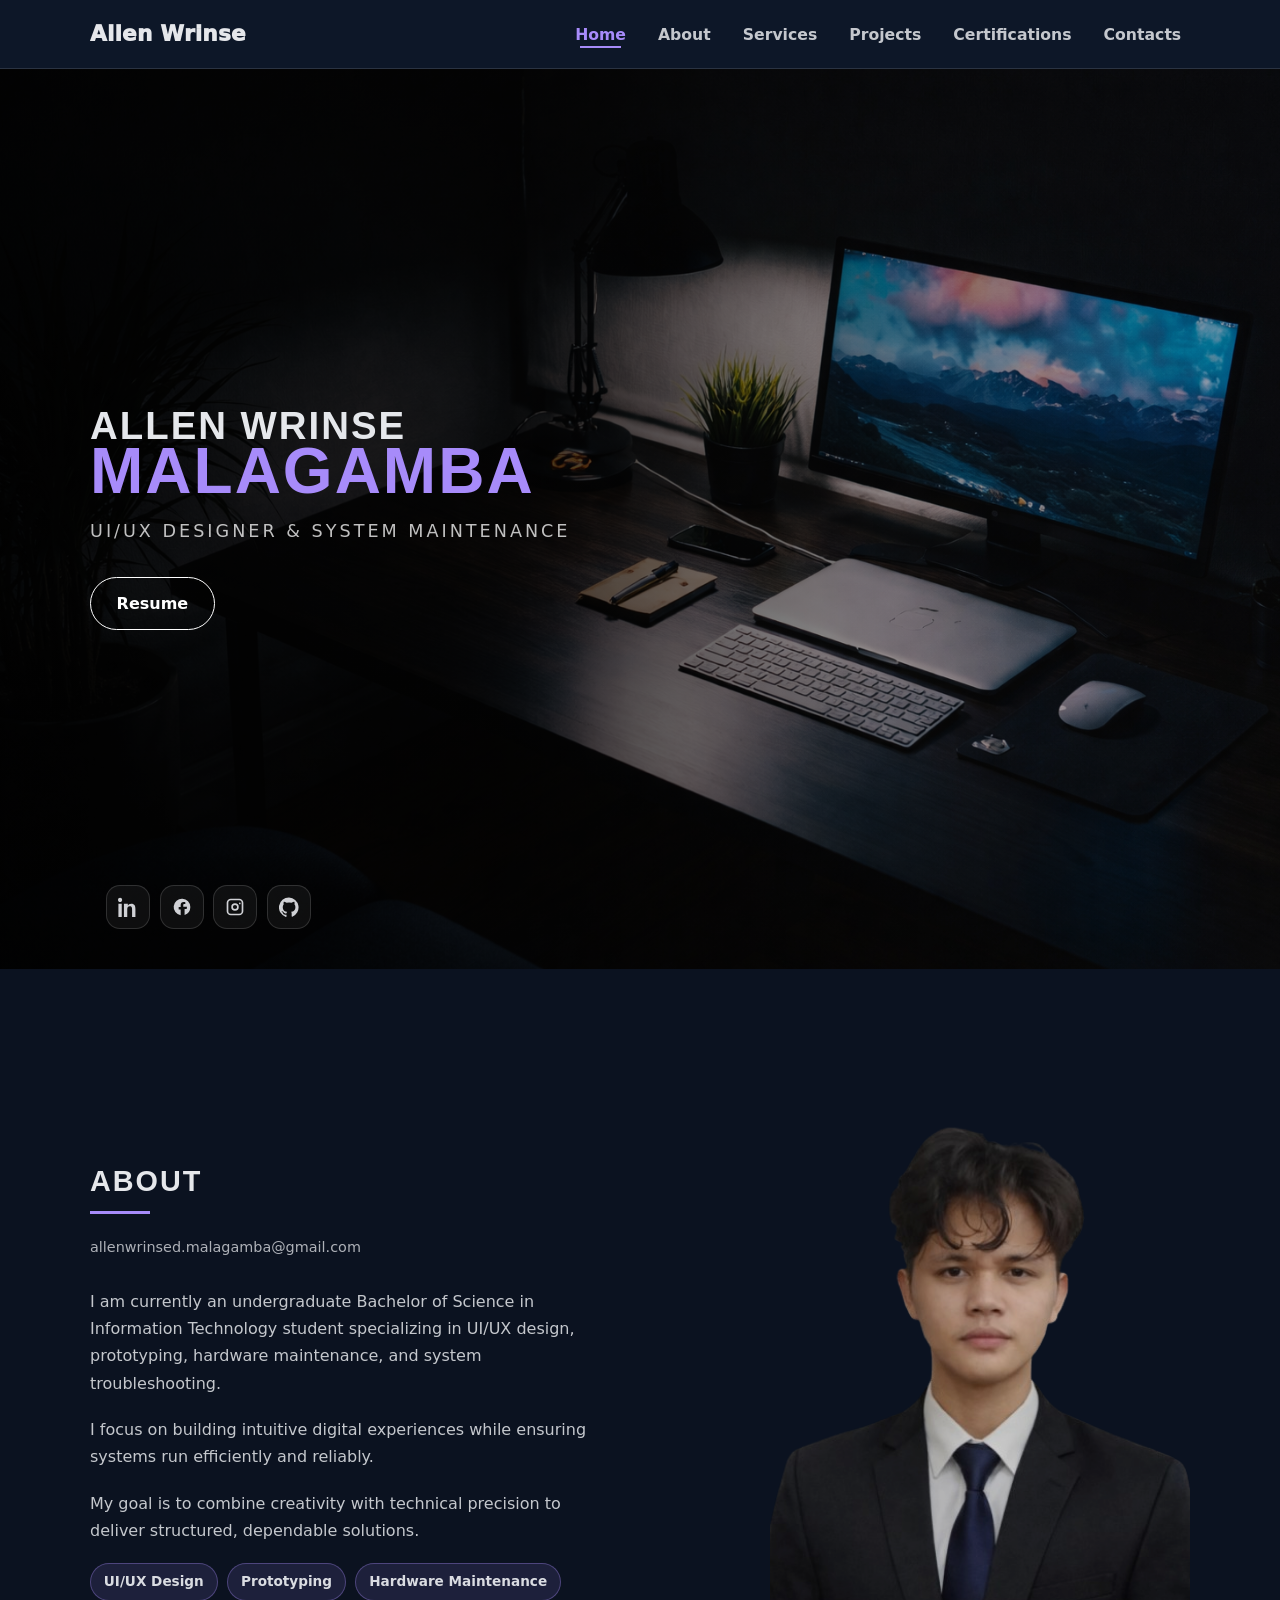
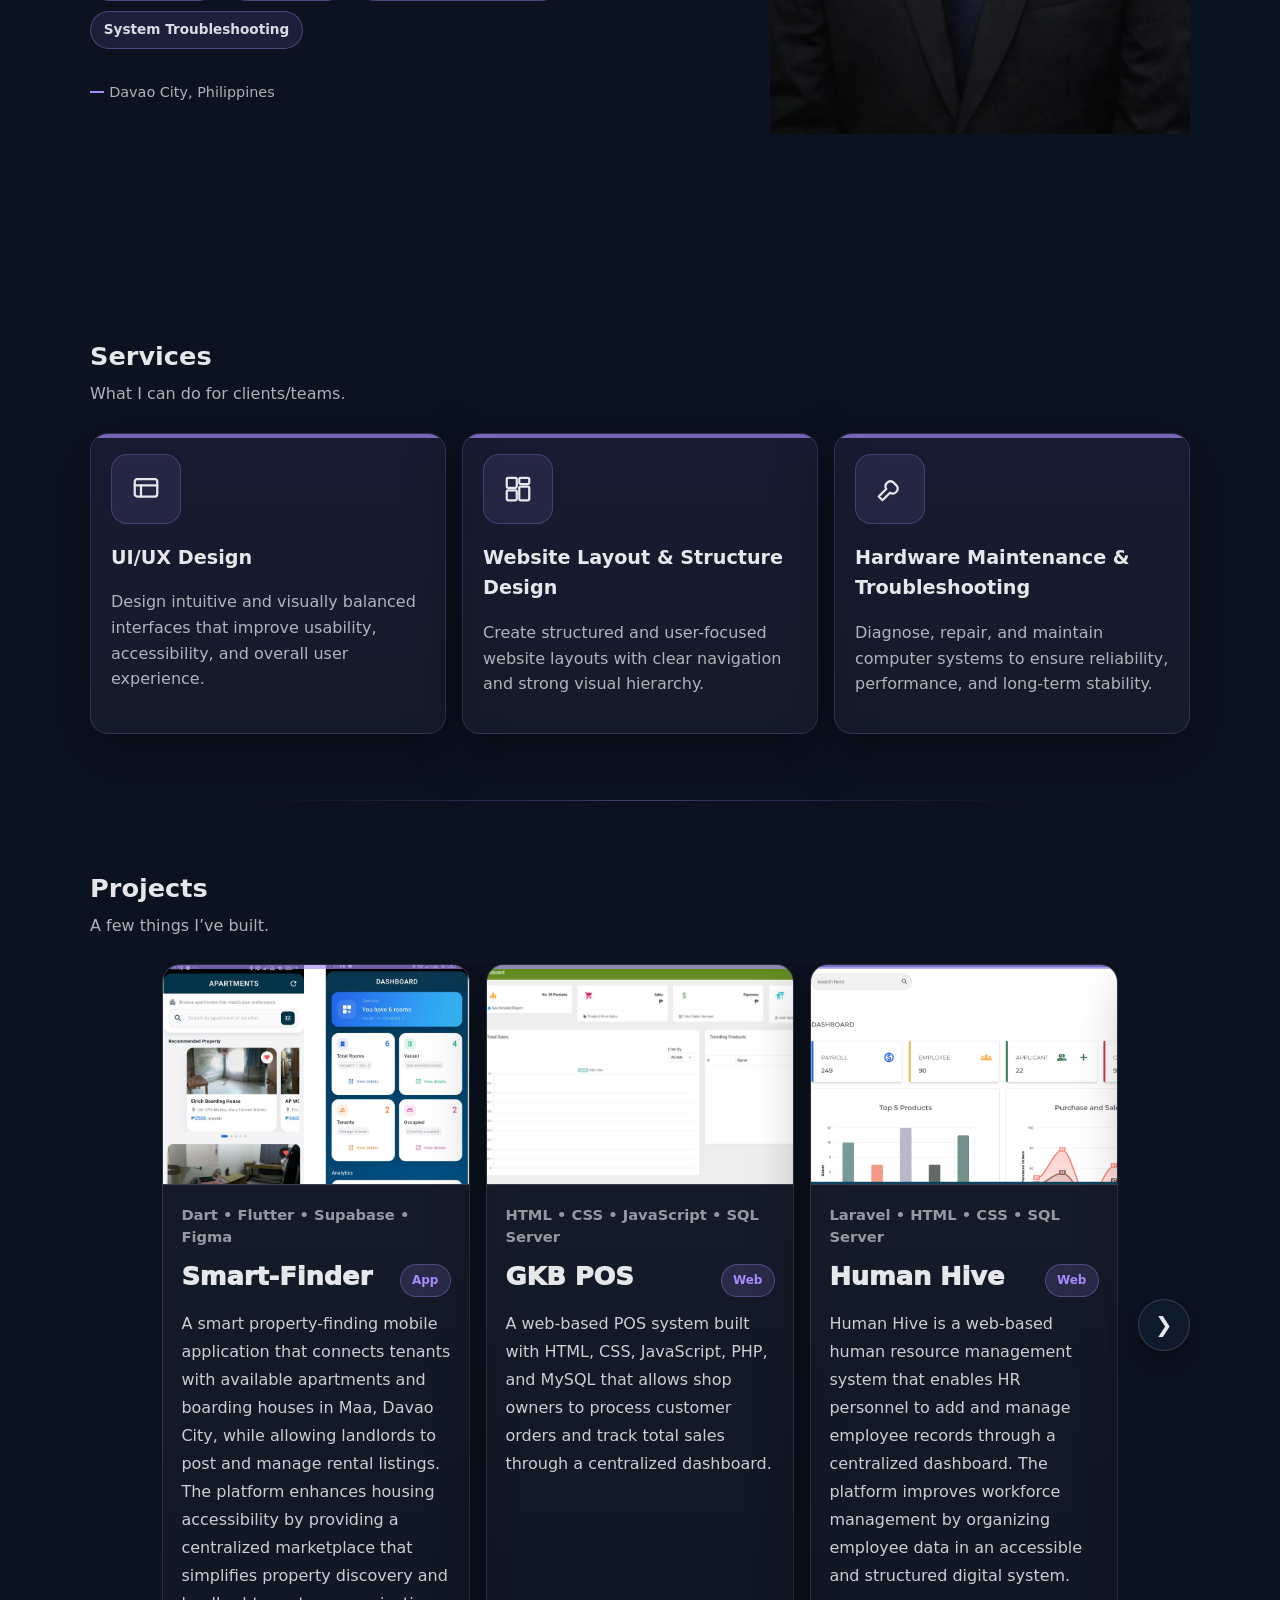
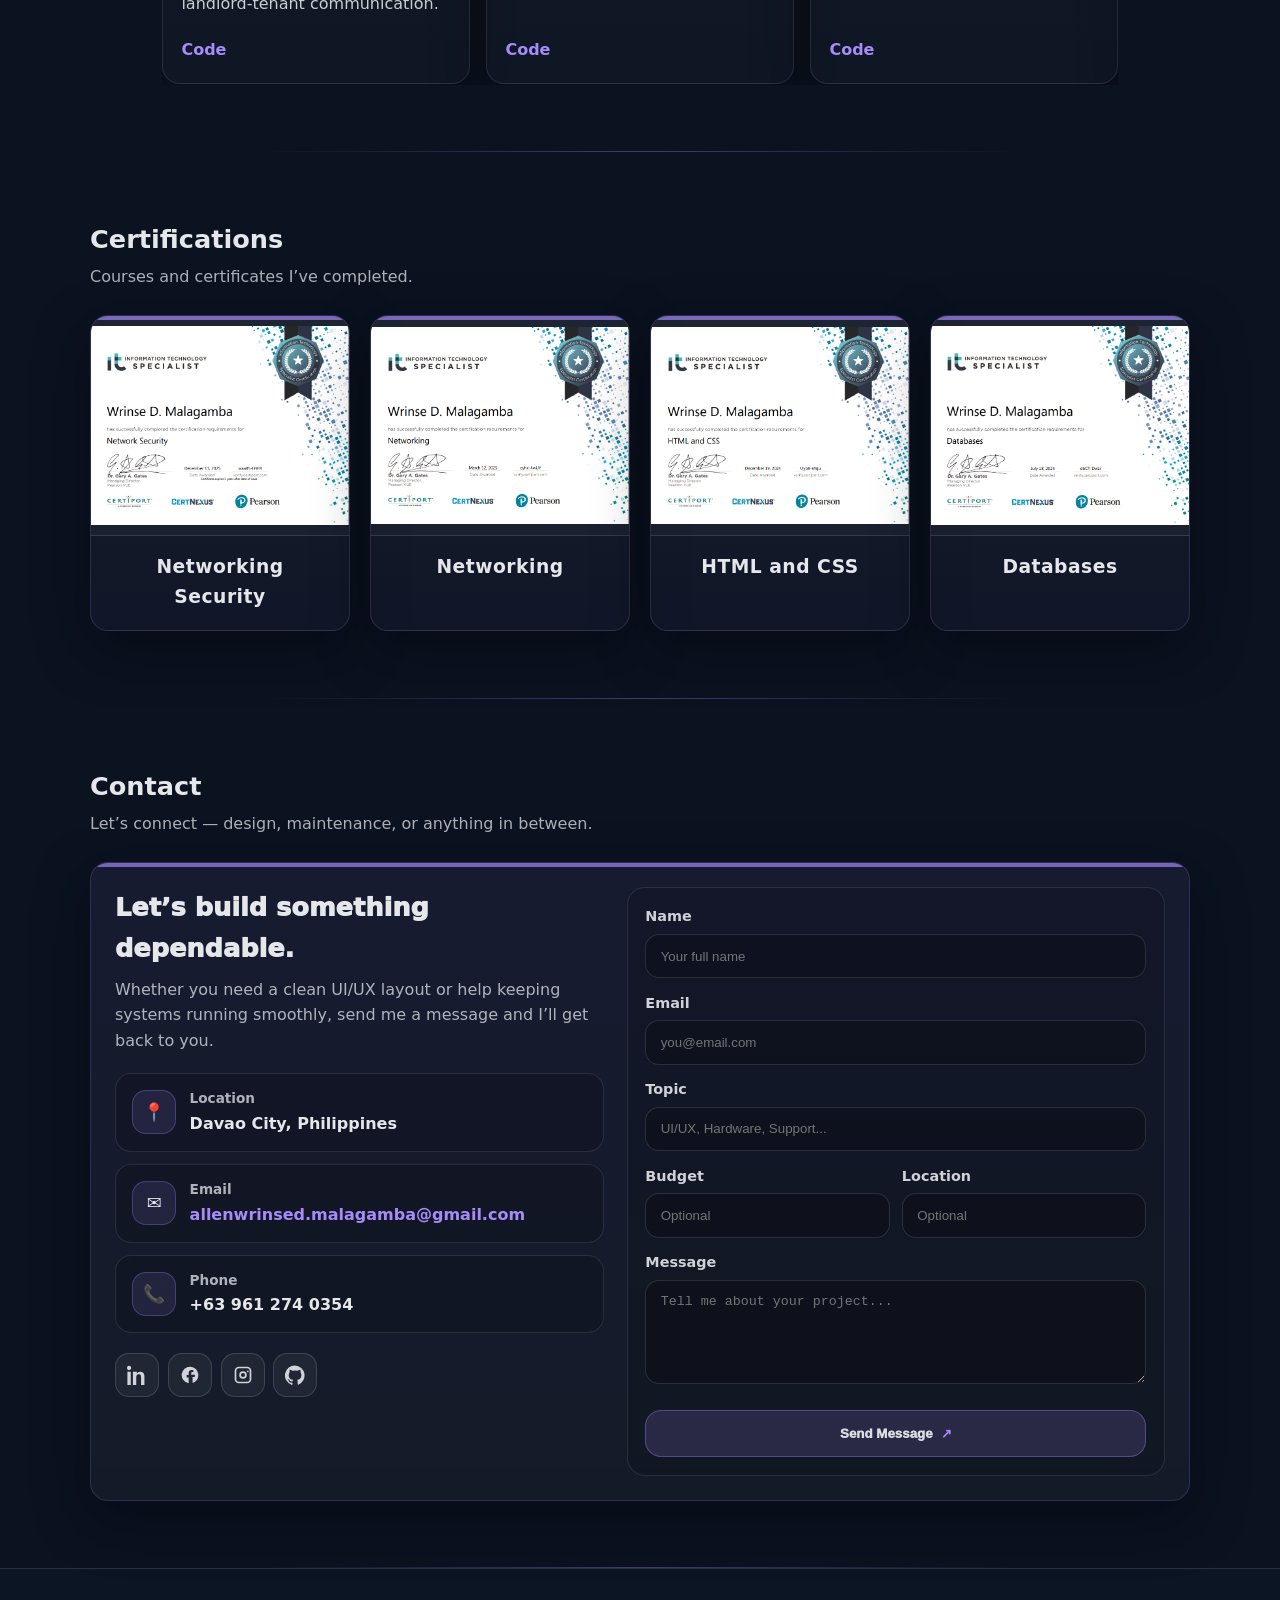
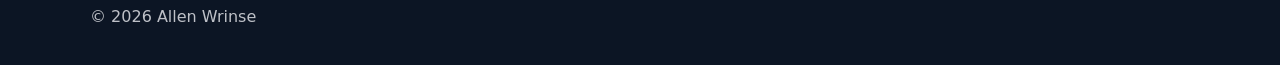
==== commit dd085095: "Remove large file" ====
--- a/portfolio.html
+++ b/portfolio.html
@@ -10,6 +10,14 @@
 </head>
 
 <body>
+  <!-- ✅ MODERN LOADING SCREEN -->
+  <div class="loader-screen" id="loaderScreen" aria-hidden="true">
+    <div class="loader-content">
+      <div class="loader-ring"></div>
+      <p class="loader-text">Loading portfolio...</p>
+    </div>
+  </div>
+
   <header class="site-header" id="top">
     <div class="container header-inner">
       <a class="logo" href="#top">Allen Wrinse</a>
@@ -24,7 +32,7 @@
         <a href="#services">Services</a>
         <a href="#projects">Projects</a>
         <a href="#certifications">Certifications</a>
-         <a href="#contact">Contacts</a>
+        <a href="#contact">Contacts</a>
       </nav>
     </div>
   </header>
@@ -32,105 +40,103 @@
   <main>
     <!-- HOME -->
     <section class="hero-full" id="home">
-  <div class="hero-overlay"></div>
-
-  <div class="container hero-content">
-    <div class="hero-left">
-
-     <h1 class="hero-title">
-  <span class="first-name">ALLEN WRINSE</span>
-  <span class="last-name">MALAGAMBA</span>
-</h1>
-
-      <p class="hero-role">UI/UX Designer & System Maintenance</p>
-
-      <div class="hero-buttons">
-        <a href="assets/resume/Malagamba-Resume (1).pdf" download class="hero-btn">
-          Resume
+      <div class="hero-overlay"></div>
+
+      <div class="container hero-content">
+        <div class="hero-left">
+          <h1 class="hero-title">
+            <span class="first-name">ALLEN WRINSE</span>
+            <span class="last-name">MALAGAMBA</span>
+          </h1>
+
+          <p class="hero-role">UI/UX Designer & System Maintenance</p>
+
+          <div class="hero-buttons">
+            <a href="assets/resume/Malagamba-Resume (1).pdf" download class="hero-btn">
+              Resume
+            </a>
+          </div>
+        </div>
+      </div>
+
+      <!-- Hero Social Media -->
+      <div class="hero-social">
+        <!-- LinkedIn -->
+        <a class="social-btn" href="YOUR_LINKEDIN_URL" target="_blank" rel="noreferrer" aria-label="LinkedIn">
+          <svg viewBox="0 0 24 24" class="social-icon" aria-hidden="true">
+            <path d="M4.98 3.5C4.98 4.88 3.87 6 2.5 6S0 4.88 0 3.5 1.12 1 2.5 1 4.98 2.12 4.98 3.5ZM.5 8h4V24h-4V8Zm7.5 0h3.8v2.2h.1c.5-1 1.9-2.2 4-2.2 4.2 0 5 2.8 5 6.4V24h-4v-8.3c0-2 0-4.5-2.7-4.5-2.7 0-3.1 2.1-3.1 4.4V24h-4V8Z"/>
+          </svg>
+        </a>
+
+        <!-- Facebook -->
+        <a class="social-btn" href="https://www.facebook.com/allen.ae.37" target="_blank" rel="noreferrer" aria-label="Facebook">
+          <svg viewBox="0 0 24 24" class="social-icon" aria-hidden="true">
+            <path d="M22 12a10 10 0 1 0-11.6 9.9v-7H8v-2.9h2.4V9.7c0-2.4 1.4-3.7 3.6-3.7 1 0 2 .2 2 .2v2.2h-1.1c-1.1 0-1.4.7-1.4 1.4v1.8H18l-.4 2.9h-2.5v7A10 10 0 0 0 22 12Z"/>
+          </svg>
+        </a>
+
+        <!-- Instagram -->
+        <a class="social-btn" href="https://www.instagram.com/wrinshit/" target="_blank" rel="noreferrer" aria-label="Instagram">
+          <svg viewBox="0 0 24 24" class="social-icon" aria-hidden="true">
+            <path d="M7 2h10a5 5 0 0 1 5 5v10a5 5 0 0 1-5 5H7a5 5 0 0 1-5-5V7a5 5 0 0 1 5-5Zm10 2H7a3 3 0 0 0-3 3v10a3 3 0 0 0 3 3h10a3 3 0 0 0 3-3V7a3 3 0 0 0-3-3Zm-5 3.5A4.5 4.5 0 1 1 7.5 12 4.5 4.5 0 0 1 12 7.5Zm0 2A2.5 2.5 0 1 0 14.5 12 2.5 2.5 0 0 0 12 9.5ZM17.8 6.7a1 1 0 1 1-1 1 1 1 0 0 1 1-1Z"/>
+          </svg>
+        </a>
+
+        <!-- GitHub -->
+        <a class="social-btn" href="https://github.com/Wrnse" target="_blank" rel="noreferrer" aria-label="GitHub">
+          <svg viewBox="0 0 24 24" class="social-icon" aria-hidden="true">
+            <path d="M12 .5A12 12 0 0 0 8.2 23.9c.6.1.8-.3.8-.6v-2.1c-3.3.7-4-1.4-4-1.4-.6-1.4-1.4-1.8-1.4-1.8-1.1-.8.1-.8.1-.8 1.2.1 1.8 1.2 1.8 1.2 1.1 1.8 2.9 1.3 3.6 1 .1-.8.4-1.3.7-1.6-2.6-.3-5.3-1.3-5.3-5.8 0-1.3.5-2.4 1.2-3.2-.1-.3-.5-1.5.1-3.1 0 0 1-.3 3.3 1.2a11.3 11.3 0 0 1 6 0c2.3-1.5 3.3-1.2 3.3-1.2.6 1.6.2 2.8.1 3.1.8.8 1.2 1.9 1.2 3.2 0 4.5-2.7 5.5-5.3 5.8.4.3.8 1 .8 2.1v3.1c0 .3.2.7.8.6A12 12 0 0 0 12 .5Z"/>
+          </svg>
         </a>
       </div>
-
-    </div>
-  </div>
-  <!-- Hero Social Media (Copied from Contact) -->
-<div class="hero-social">
-  <!-- LinkedIn -->
-  <a class="social-btn" href="YOUR_LINKEDIN_URL" target="_blank" rel="noreferrer" aria-label="LinkedIn">
-    <svg viewBox="0 0 24 24" class="social-icon" aria-hidden="true">
-      <path d="M4.98 3.5C4.98 4.88 3.87 6 2.5 6S0 4.88 0 3.5 1.12 1 2.5 1 4.98 2.12 4.98 3.5ZM.5 8h4V24h-4V8Zm7.5 0h3.8v2.2h.1c.5-1 1.9-2.2 4-2.2 4.2 0 5 2.8 5 6.4V24h-4v-8.3c0-2 0-4.5-2.7-4.5-2.7 0-3.1 2.1-3.1 4.4V24h-4V8Z"/>
-    </svg>
-  </a>
-
-  <!-- Facebook -->
-  <a class="social-btn" href="https://www.facebook.com/allen.ae.37" target="_blank" rel="noreferrer" aria-label="Facebook">
-    <svg viewBox="0 0 24 24" class="social-icon" aria-hidden="true">
-      <path d="M22 12a10 10 0 1 0-11.6 9.9v-7H8v-2.9h2.4V9.7c0-2.4 1.4-3.7 3.6-3.7 1 0 2 .2 2 .2v2.2h-1.1c-1.1 0-1.4.7-1.4 1.4v1.8H18l-.4 2.9h-2.5v7A10 10 0 0 0 22 12Z"/>
-    </svg>
-  </a>
-
-  <!-- Instagram -->
-  <a class="social-btn" href="https://www.instagram.com/wrinshit/" target="_blank" rel="noreferrer" aria-label="Instagram">
-    <svg viewBox="0 0 24 24" class="social-icon" aria-hidden="true">
-      <path d="M7 2h10a5 5 0 0 1 5 5v10a5 5 0 0 1-5 5H7a5 5 0 0 1-5-5V7a5 5 0 0 1 5-5Zm10 2H7a3 3 0 0 0-3 3v10a3 3 0 0 0 3 3h10a3 3 0 0 0 3-3V7a3 3 0 0 0-3-3Zm-5 3.5A4.5 4.5 0 1 1 7.5 12 4.5 4.5 0 0 1 12 7.5Zm0 2A2.5 2.5 0 1 0 14.5 12 2.5 2.5 0 0 0 12 9.5ZM17.8 6.7a1 1 0 1 1-1 1 1 1 0 0 1 1-1Z"/>
-    </svg>
-  </a>
-
-  <!-- GitHub -->
-  <a class="social-btn" href="https://github.com/Wrnse" target="_blank" rel="noreferrer" aria-label="GitHub">
-    <svg viewBox="0 0 24 24" class="social-icon" aria-hidden="true">
-      <path d="M12 .5A12 12 0 0 0 8.2 23.9c.6.1.8-.3.8-.6v-2.1c-3.3.7-4-1.4-4-1.4-.6-1.4-1.4-1.8-1.4-1.8-1.1-.8.1-.8.1-.8 1.2.1 1.8 1.2 1.8 1.2 1.1 1.8 2.9 1.3 3.6 1 .1-.8.4-1.3.7-1.6-2.6-.3-5.3-1.3-5.3-5.8 0-1.3.5-2.4 1.2-3.2-.1-.3-.5-1.5.1-3.1 0 0 1-.3 3.3 1.2a11.3 11.3 0 0 1 6 0c2.3-1.5 3.3-1.2 3.3-1.2.6 1.6.2 2.8.1 3.1.8.8 1.2 1.9 1.2 3.2 0 4.5-2.7 5.5-5.3 5.8.4.3.8 1 .8 2.1v3.1c0 .3.2.7.8.6A12 12 0 0 0 12 .5Z"/>
-    </svg>
-  </a>
-</div>
-</section>
- <!-- ABOUT (Split Dark Layout) -->
-<section class="about-split" id="about">
-  <div class="about-overlay"></div>
-
-  <div class="container about-inner">
-
-    <!-- LEFT SIDE -->
-    <div class="about-left">
-      <h2 class="about-heading">
-        ABOUT
-        <span class="about-accent-line"></span>
-      </h2>
-
-      <p class="about-email">
-        allenwrinsed.malagamba@gmail.com
-      </p>
-
-      <div class="about-description">
-        <p>
-          I am currently an undergraduate Bachelor of Science in Information Technology student specializing in UI/UX design, prototyping, hardware maintenance, and system troubleshooting.
-        </p>
-
-        <p>
-          I focus on building intuitive digital experiences while ensuring systems run efficiently and reliably.
-        </p>
-
-        <p>
-          My goal is to combine creativity with technical precision to deliver structured, dependable solutions.
-        </p>
+    </section>
+
+    <!-- ABOUT -->
+    <section class="about-split" id="about">
+      <div class="about-overlay"></div>
+
+      <div class="container about-inner">
+        <div class="about-left">
+          <h2 class="about-heading">
+            ABOUT
+            <span class="about-accent-line"></span>
+          </h2>
+
+          <p class="about-email">
+            allenwrinsed.malagamba@gmail.com
+          </p>
+
+          <div class="about-description">
+            <p>
+              I am currently an undergraduate Bachelor of Science in Information Technology student specializing in UI/UX design, prototyping, hardware maintenance, and system troubleshooting.
+            </p>
+
+            <p>
+              I focus on building intuitive digital experiences while ensuring systems run efficiently and reliably.
+            </p>
+
+            <p>
+              My goal is to combine creativity with technical precision to deliver structured, dependable solutions.
+            </p>
+          </div>
+
+          <div class="about-highlight">
+            <span>UI/UX Design</span>
+            <span>Prototyping</span>
+            <span>Hardware Maintenance</span>
+            <span>System Troubleshooting</span>
+          </div>
+
+          <div class="about-location">
+            <span>Davao City, Philippines</span>
+          </div>
+        </div>
+
+        <div class="about-right">
+          <img src="assets/images/Profile2.png" alt="Allen Portrait">
+        </div>
       </div>
-<div class="about-highlight">
-  <span>UI/UX Design</span>
-  <span>Prototyping</span>
-  <span>Hardware Maintenance</span>
-  <span>System Troubleshooting</span>
-</div>
-      <div class="about-location">
-        <span>Davao City, Philippines</span>
-      </div>
-    </div>
-
-    <!-- RIGHT SIDE IMAGE -->
-    <div class="about-right">
-      <img src="assets/images/Profile2.png" alt="Allen Portrait">
-    </div>
-
-  </div>
-</section>
+    </section>
 
     <!-- SERVICES -->
     <section class="section" id="services">
@@ -142,119 +148,220 @@
         </div>
 
         <div class="grid services-grid">
-         <article class="card service">
-  <div class="service-icon-box">
-    <!-- UI/UX Icon (Design / Layout) -->
-    <svg viewBox="0 0 24 24" aria-hidden="true">
-      <rect x="3" y="4" width="18" height="14" rx="2"/>
-      <line x1="3" y1="9" x2="21" y2="9"/>
-      <line x1="8" y1="9" x2="8" y2="18"/>
-    </svg>
-  </div>
-
-  <h3>UI/UX Design</h3>
-  <p class="muted">
-    Design intuitive and visually balanced interfaces that improve usability,
-    accessibility, and overall user experience.
-  </p>
-</article>
-
           <article class="card service">
-  <div class="service-icon-box">
-    <!-- Layout Grid Icon -->
-    <svg viewBox="0 0 24 24" aria-hidden="true">
-      <rect x="3" y="3" width="8" height="8" rx="1"/>
-      <rect x="13" y="3" width="8" height="5" rx="1"/>
-      <rect x="13" y="10" width="8" height="11" rx="1"/>
-      <rect x="3" y="13" width="8" height="8" rx="1"/>
-    </svg>
-  </div>
-
-  <h3>Website Layout & Structure Design</h3>
-  <p class="muted">
-    Create structured and user-focused website layouts with clear navigation
-    and strong visual hierarchy.
-  </p>
-</article>
-
-         <article class="card service">
-  <div class="service-icon-box">
-  <!-- Wrench + Gear Icon -->
-  <svg viewBox="0 0 24 24" aria-hidden="true">
-
-    <!-- Wrench -->
-    <path d="M14.5 6.5a4 4 0 0 0-5.5 5.5L3 18l3 3 6-6a4 4 0 0 0 5.5-5.5z"/>
-    
-  </svg>
-</div>
-
-  <h3>Hardware Maintenance & Troubleshooting</h3>
-  <p class="muted">
-    Diagnose, repair, and maintain computer systems to ensure reliability,
-    performance, and long-term stability.
-  </p>
-</article>
+            <div class="service-icon-box">
+              <svg viewBox="0 0 24 24" aria-hidden="true">
+                <rect x="3" y="4" width="18" height="14" rx="2"/>
+                <line x1="3" y1="9" x2="21" y2="9"/>
+                <line x1="8" y1="9" x2="8" y2="18"/>
+              </svg>
+            </div>
+
+            <h3>UI/UX Design</h3>
+            <p class="muted">
+              Design intuitive and visually balanced interfaces that improve usability,
+              accessibility, and overall user experience.
+            </p>
+          </article>
+
+          <article class="card service">
+            <div class="service-icon-box">
+              <svg viewBox="0 0 24 24" aria-hidden="true">
+                <rect x="3" y="3" width="8" height="8" rx="1"/>
+                <rect x="13" y="3" width="8" height="5" rx="1"/>
+                <rect x="13" y="10" width="8" height="11" rx="1"/>
+                <rect x="3" y="13" width="8" height="8" rx="1"/>
+              </svg>
+            </div>
+
+            <h3>Website Layout & Structure Design</h3>
+            <p class="muted">
+              Create structured and user-focused website layouts with clear navigation
+              and strong visual hierarchy.
+            </p>
+          </article>
+
+          <article class="card service">
+            <div class="service-icon-box">
+              <svg viewBox="0 0 24 24" aria-hidden="true">
+                <path d="M14.5 6.5a4 4 0 0 0-5.5 5.5L3 18l3 3 6-6a4 4 0 0 0 5.5-5.5z"/>
+              </svg>
+            </div>
+
+            <h3>Hardware Maintenance & Troubleshooting</h3>
+            <p class="muted">
+              Diagnose, repair, and maintain computer systems to ensure reliability,
+              performance, and long-term stability.
+            </p>
+          </article>
         </div>
       </div>
     </section>
 
-    <!-- PROJECTS -->
-    <section class="section" id="projects">
-      <div class="container">
-        <div class="section-head">
-          <h2>Projects</h2>
-          <p class="muted">A few things I’ve built.</p>
-          <br>
-        </div>
-
-        <div class="grid projects-grid">
+<!-- PROJECTS -->
+<section class="section" id="projects">
+  <div class="container">
+    <div class="section-head">
+      <h2>Projects</h2>
+      <p class="muted">A few things I’ve built.</p>
+      <br>
+    </div>
+
+    <div class="projects-slider" id="projectsSlider">
+      <button class="projects-arrow projects-arrow-prev" id="projectsPrev" aria-label="Previous projects">
+        &#10094;
+      </button>
+
+      <div class="projects-viewport">
+        <div class="projects-track" id="projectsTrack">
+
+          <!-- Project 1 -->
           <article class="card project">
-            <div class="project-top">
-              <h3>Project One</h3>
-              <span class="pill">Featured</span>
-            </div>
-            <p class="muted">Short description of what it does. Focus on results.</p>
-            <div class="tags">
-              <span>HTML</span><span>CSS</span>
-            </div>
-            <div class="links-row">
-              <a class="link" href="#" target="_blank" rel="noreferrer">Live</a>
-              <a class="link" href="#" target="_blank" rel="noreferrer">Code</a>
-            </div>
-          </article>
-
+            <div class="project-media">
+              <img class="project-img" src="assets/images/Project1.2.jpg" alt="BusWay CrowdSense preview">
+            </div>
+
+            <div class="project-body">
+              <p class="project-meta">Dart • Flutter • Supabase • Figma</p>
+
+              <div class="project-top">
+                <h3>Smart-Finder</h3>
+              <span class="pill">App</span>
+              </div>
+
+              <p class="project-desc">
+                A smart property-finding mobile application that connects tenants with 
+                available apartments and boarding houses in Maa, Davao City, while allowing 
+                landlords to post and manage rental listings. The platform enhances housing 
+                accessibility by providing a centralized marketplace that simplifies property 
+                discovery and landlord-tenant communication.
+              </p>
+
+              <div class="links-row">
+                <a class="link" href="https://github.com/Wrnse/SmartFinder.git" target="_blank" rel="noreferrer">Code</a>
+                
+              </div>
+            </div>
+          </article>
+
+          <!-- Project 2 -->
           <article class="card project">
-            <div class="project-top">
-              <h3>Project Two</h3>
-              <span class="pill">UI</span>
-            </div>
-            <p class="muted">Short description of what it does. Mention the tech.</p>
-            <div class="tags">
-              <span>HTML</span><span>CSS</span>
-            </div>
-            <div class="links-row">
-              <a class="link" href="#" target="_blank" rel="noreferrer">Live</a>
-              <a class="link" href="#" target="_blank" rel="noreferrer">Code</a>
-            </div>
-          </article>
-
+            <div class="project-media">
+              <img class="project-img" src="assets/images/Project2.jpg" alt="Smart-Finder preview">
+            </div>
+
+            <div class="project-body">
+              <p class="project-meta">HTML • CSS • JavaScript • SQL Server</p>
+
+              <div class="project-top">
+                <h3>GKB POS</h3>
+                <span class="pill">Web</span>
+              </div>
+
+              <p class="project-desc">
+                A web-based POS system built with HTML, CSS, JavaScript, PHP, and 
+                MySQL that allows shop owners to process customer orders and track 
+                total sales through a centralized dashboard.
+              </p>
+
+              <div class="links-row">
+                <a class="link" href="#" target="_blank" rel="noreferrer">Code</a>
+          
+              </div>
+            </div>
+          </article>
+
+          <!-- Project 3 -->
           <article class="card project">
-            <div class="project-top">
-              <h3>Project Three</h3>
-              <span class="pill">Responsive</span>
-            </div>
-            <p class="muted">Short description of what it does. Keep it 1–2 lines.</p>
-            <div class="tags">
-              <span>HTML</span><span>CSS</span>
-            </div>
-            <div class="links-row">
-              <a class="link" href="#" target="_blank" rel="noreferrer">Live</a>
-              <a class="link" href="#" target="_blank" rel="noreferrer">Code</a>
-            </div>
-          </article>
+            <div class="project-media">
+              <img class="project-img" src="assets/images/Project3.png" alt="Library Management System preview">
+            </div>
+
+            <div class="project-body">
+              <p class="project-meta">Laravel • HTML • CSS • SQL Server</p>
+
+              <div class="project-top">
+                <h3>Human Hive</h3>
+                <span class="pill">Web</span>
+              </div>
+
+              <p class="project-desc">
+                Human Hive is a web-based human resource management system that enables 
+                HR personnel to add and manage employee records through a centralized 
+                dashboard. The platform improves workforce management by organizing 
+                employee data in an accessible and structured digital system.
+              </p>
+
+              <div class="links-row">
+                <a class="link" href="#" target="_blank" rel="noreferrer">Code</a>
+                
+              </div>
+            </div>
+          </article>
+
+          <!-- Project 4 -->
+          <article class="card project">
+            <div class="project-media">
+              <img class="project-img" src="assets/images/Project4.png" alt="Library Management System preview">
+            </div>
+
+            <div class="project-body">
+              <p class="project-meta">HTML • CSS • PHP • Supabase</p>
+
+              <div class="project-top">
+                <h3>Smart Finder Admin Panel</h3>
+                <span class="pill">Web</span>
+              </div>
+
+              <p class="project-desc">
+                Smart Finder Admin Panel is a web-based admin management system that allows 
+                administrators to approve or reject landlord accounts and room listings, 
+                ensuring that only verified properties appear on the Smart Finder platform.
+              </p>
+
+              <div class="links-row">
+                <a class="link" href="#" target="_blank" rel="noreferrer">Code</a>
+                
+              </div>
+            </div>
+          </article>
+           <!-- Project 5 -->
+          <article class="card project">
+            <div class="project-media">
+              <img class="project-img" src="assets/images/Project5.jpg" alt="Library Management System preview">
+            </div>
+
+            <div class="project-body">
+              <p class="project-meta">Figma</p>
+
+              <div class="project-top">
+                <h3>Smart Finder Prototype</h3>
+                <span class="pill">Figma</span>
+              </div>
+
+              <p class="project-desc">
+                Smart Finder Prototype is a UI/UX design prototype developed in Figma 
+                that demonstrates the layout, navigation, and user interface of the Smart
+                 Finder mobile application. The prototype was used to visualize the system 
+                 design and improve the user experience before implementation.
+              </p>
+
+              <div class="links-row">
+                <a class="link" href="https://www.figma.com/design/rtiCyKwjjNTP4VekdtyBj2/SMART-FINDER?node-id=0-1&p=f&t=eLqyEFg26atmFKoG-0" target="_blank" rel="noreferrer">Code</a>
+                
+              </div>
+            </div>
+          </article>
+
         </div>
       </div>
-    </section>
+
+      <button class="projects-arrow projects-arrow-next" id="projectsNext" aria-label="Next projects">
+        &#10095;
+      </button>
+    </div>
+  </div>
+</section>
 
     <!-- CERTIFICATIONS -->
     <section class="section" id="certifications">
@@ -311,7 +418,6 @@
         </div>
 
         <div class="contact-layout card">
-          <!-- LEFT -->
           <div class="contact-left">
             <h3 class="contact-title">Let’s build something dependable.</h3>
             <p class="muted contact-sub">
@@ -385,7 +491,6 @@
             </div>
           </div>
 
-          <!-- RIGHT (FORM) -->
           <div class="contact-right">
             <form class="contact-form"
               action="https://formsubmit.co/allenwrinsed.malagamba@gmail.com"
@@ -442,7 +547,7 @@
     </div>
   </footer>
 
-  <!-- ✅ CERT MODAL -->
+  <!-- CERT MODAL -->
   <div class="modal" id="certModal" aria-hidden="true">
     <div class="modal-overlay" data-close></div>
 
@@ -458,132 +563,229 @@
   </div>
 
   <script>
-
-    // ======================================
-// Navbar Active Section Highlight
-// ======================================
-
-const sections = document.querySelectorAll("section[id]");
-const navLinks = document.querySelectorAll(".nav a");
-
-function activateNavOnScroll() {
-  let scrollY = window.pageYOffset;
-
-  sections.forEach(section => {
-    const sectionHeight = section.offsetHeight;
-    const sectionTop = section.offsetTop - 120;
-    const sectionId = section.getAttribute("id");
-
-    if (scrollY > sectionTop && scrollY <= sectionTop + sectionHeight) {
-      navLinks.forEach(link => {
-        link.classList.remove("active");
-        if (link.getAttribute("href") === "#" + sectionId) {
-          link.classList.add("active");
-        }
-      });
+  // ✅ MODERN LOADING SCREEN
+  window.addEventListener("load", () => {
+    const loader = document.getElementById("loaderScreen");
+    if (loader) {
+      loader.classList.add("hide");
+
+      setTimeout(() => {
+        loader.style.display = "none";
+      }, 700);
     }
   });
-}
-
-window.addEventListener("scroll", activateNavOnScroll);
-    // Mobile nav toggle
-    const btn = document.querySelector("[data-toggle]");
-    const nav = document.querySelector("[data-nav]");
-    if (btn && nav) {
-      btn.addEventListener("click", () => {
-        const open = nav.classList.toggle("open");
-        btn.setAttribute("aria-expanded", open ? "true" : "false");
-      });
-    }
-    // ======================================
-// Fade In Sections On Scroll
-// ======================================
-
-const fadeSections = document.querySelectorAll(".section");
-
-const observer = new IntersectionObserver(entries => {
-  entries.forEach(entry => {
-    if (entry.isIntersecting) {
-      entry.target.classList.add("visible");
+
+  // Navbar Active Section Highlight
+  const sections = document.querySelectorAll("section[id]");
+  const navLinks = document.querySelectorAll(".nav a");
+
+  function activateNavOnScroll() {
+    let scrollY = window.pageYOffset;
+
+    sections.forEach(section => {
+      const sectionHeight = section.offsetHeight;
+      const sectionTop = section.offsetTop - 120;
+      const sectionId = section.getAttribute("id");
+
+      if (scrollY > sectionTop && scrollY <= sectionTop + sectionHeight) {
+        navLinks.forEach(link => {
+          link.classList.remove("active");
+          if (link.getAttribute("href") === "#" + sectionId) {
+            link.classList.add("active");
+          }
+        });
+      }
+    });
+  }
+
+  window.addEventListener("scroll", activateNavOnScroll);
+
+  // Mobile nav toggle
+  const btn = document.querySelector("[data-toggle]");
+  const nav = document.querySelector("[data-nav]");
+  if (btn && nav) {
+    btn.addEventListener("click", () => {
+      const open = nav.classList.toggle("open");
+      btn.setAttribute("aria-expanded", open ? "true" : "false");
+    });
+  }
+
+  // Fade In Sections On Scroll
+  const fadeSections = document.querySelectorAll(".section");
+
+  const observer = new IntersectionObserver(entries => {
+    entries.forEach(entry => {
+      if (entry.isIntersecting) {
+        entry.target.classList.add("visible");
+      }
+    });
+  }, {
+    threshold: 0.15
+  });
+
+  fadeSections.forEach(section => {
+    observer.observe(section);
+  });
+
+  const aboutImg = document.querySelector(".about-right img");
+
+  const imgObserver = new IntersectionObserver(entries => {
+    entries.forEach(entry => {
+      if (entry.isIntersecting) {
+        entry.target.classList.add("visible");
+      }
+    });
+  }, { threshold: 0.3 });
+
+  if (aboutImg) {
+    imgObserver.observe(aboutImg);
+  }
+
+  // Certification Modal Logic
+  const modal = document.getElementById("certModal");
+  const modalImg = document.getElementById("modalImg");
+  const modalTitle = document.getElementById("modalTitle");
+  const certCards = document.querySelectorAll(".cert");
+
+  function openModal(imgSrc, titleText) {
+    modalImg.src = imgSrc;
+    modalImg.alt = titleText + " certificate";
+    modalTitle.textContent = titleText || "Certificate";
+
+    modal.classList.add("open");
+    modal.setAttribute("aria-hidden", "false");
+
+    document.body.style.overflow = "hidden";
+  }
+
+  function closeModal() {
+    modal.classList.remove("open");
+    modal.setAttribute("aria-hidden", "true");
+
+    document.body.style.overflow = "";
+    modalImg.src = "";
+  }
+
+  certCards.forEach(card => {
+    const imgSrc = card.getAttribute("data-cert");
+    const titleText = card.getAttribute("data-title") || "Certificate";
+
+    card.addEventListener("click", () => openModal(imgSrc, titleText));
+
+    card.addEventListener("keydown", (e) => {
+      if (e.key === "Enter" || e.key === " ") {
+        e.preventDefault();
+        openModal(imgSrc, titleText);
+      }
+    });
+  });
+
+  modal.addEventListener("click", (e) => {
+    if (e.target.matches("[data-close]")) closeModal();
+  });
+
+  document.addEventListener("keydown", (e) => {
+    if (e.key === "Escape" && modal.classList.contains("open")) {
+      closeModal();
     }
   });
-}, {
-  threshold: 0.15
-});
-
-fadeSections.forEach(section => {
-  observer.observe(section);
-});
-const aboutImg = document.querySelector(".about-right img");
-
-const imgObserver = new IntersectionObserver(entries => {
-  entries.forEach(entry => {
-    if (entry.isIntersecting) {
-      entry.target.classList.add("visible");
+
+  // ✅ Projects slider with left/right arrows
+  const projectsSlider = document.getElementById("projectsSlider");
+  const projectsTrack = document.getElementById("projectsTrack");
+  const projectsPrev = document.getElementById("projectsPrev");
+  const projectsNext = document.getElementById("projectsNext");
+  const projectCards = projectsTrack ? Array.from(projectsTrack.querySelectorAll(".project")) : [];
+
+  let currentProjectPage = 0;
+
+  function getVisibleProjects() {
+    if (window.innerWidth <= 600) return 1;
+    if (window.innerWidth <= 900) return 2;
+    return 3;
+  }
+
+  function shouldEnableProjectsSlider() {
+    return projectCards.length > 3;
+  }
+
+  function getTotalPages() {
+    const visibleProjects = getVisibleProjects();
+    return Math.ceil(projectCards.length / visibleProjects);
+  }
+
+  function updateProjectArrowState() {
+    if (!projectsPrev || !projectsNext) return;
+
+    if (!shouldEnableProjectsSlider()) {
+      projectsPrev.style.display = "none";
+      projectsNext.style.display = "none";
+      return;
     }
-  });
-}, { threshold: 0.3 });
-
-if (aboutImg) {
-  imgObserver.observe(aboutImg);
-}
-
-    // ✅ Certification Modal Logic
-    const modal = document.getElementById("certModal");
-    const modalImg = document.getElementById("modalImg");
-    const modalTitle = document.getElementById("modalTitle");
-    const certCards = document.querySelectorAll(".cert");
-
-    function openModal(imgSrc, titleText) {
-      modalImg.src = imgSrc;
-      modalImg.alt = titleText + " certificate";
-      modalTitle.textContent = titleText || "Certificate";
-
-      modal.classList.add("open");
-      modal.setAttribute("aria-hidden", "false");
-
-      // lock background scroll
-      document.body.style.overflow = "hidden";
+
+    const totalPages = getTotalPages();
+
+    projectsPrev.style.display = currentProjectPage > 0 ? "grid" : "none";
+    projectsNext.style.display = currentProjectPage < totalPages - 1 ? "grid" : "none";
+  }
+
+  function updateProjectsSlider() {
+    if (!projectsSlider || !projectsTrack || !projectCards.length) return;
+
+    if (!shouldEnableProjectsSlider()) {
+      projectsSlider.classList.remove("is-slider");
+      projectsTrack.style.transform = "";
+      updateProjectArrowState();
+      currentProjectPage = 0;
+      return;
     }
 
-    function closeModal() {
-      modal.classList.remove("open");
-      modal.setAttribute("aria-hidden", "true");
-
-      // unlock background scroll
-      document.body.style.overflow = "";
-
-      // clear image (optional)
-      modalImg.src = "";
+    projectsSlider.classList.add("is-slider");
+
+    const visibleProjects = getVisibleProjects();
+    const totalPages = getTotalPages();
+
+    if (currentProjectPage >= totalPages) {
+      currentProjectPage = totalPages - 1;
     }
 
-    certCards.forEach(card => {
-      const imgSrc = card.getAttribute("data-cert");
-      const titleText = card.getAttribute("data-title") || "Certificate";
-
-      // click
-      card.addEventListener("click", () => openModal(imgSrc, titleText));
-
-      // keyboard (Enter / Space)
-      card.addEventListener("keydown", (e) => {
-        if (e.key === "Enter" || e.key === " ") {
-          e.preventDefault();
-          openModal(imgSrc, titleText);
-        }
-      });
-    });
-
-    // close when clicking overlay or X
-    modal.addEventListener("click", (e) => {
-      if (e.target.matches("[data-close]")) closeModal();
-    });
-
-    // close with ESC
-    document.addEventListener("keydown", (e) => {
-      if (e.key === "Escape" && modal.classList.contains("open")) {
-        closeModal();
+    const startIndex = currentProjectPage * visibleProjects;
+    const maxStartIndex = Math.max(0, projectCards.length - visibleProjects);
+    const safeStartIndex = Math.min(startIndex, maxStartIndex);
+
+    const cardWidth = projectCards[0].offsetWidth;
+    const gap = parseFloat(getComputedStyle(projectsTrack).gap) || 16;
+    const moveX = safeStartIndex * (cardWidth + gap);
+
+    projectsTrack.style.transform = `translateX(-${moveX}px)`;
+
+    updateProjectArrowState();
+  }
+
+  if (projectsPrev && projectsNext && projectsTrack && projectsSlider) {
+    projectsNext.addEventListener("click", () => {
+      if (!shouldEnableProjectsSlider()) return;
+
+      const totalPages = getTotalPages();
+
+      if (currentProjectPage < totalPages - 1) {
+        currentProjectPage++;
+        updateProjectsSlider();
       }
     });
-  </script>
+
+    projectsPrev.addEventListener("click", () => {
+      if (!shouldEnableProjectsSlider()) return;
+
+      if (currentProjectPage > 0) {
+        currentProjectPage--;
+        updateProjectsSlider();
+      }
+    });
+
+    window.addEventListener("load", updateProjectsSlider);
+    window.addEventListener("resize", updateProjectsSlider);
+  }
+</script>
 </body>
 </html>
--- a/css/style.css
+++ b/css/style.css
@@ -1,6 +1,8 @@
 *,
 *::before,
-*::after { box-sizing: border-box; }
+*::after {
+  box-sizing: border-box;
+}
 
 :root{
   --bg: #0b1220;
@@ -9,98 +11,87 @@
   --card2: rgba(255,255,255,.04);
   --text: #e5e7eb;
   --muted: rgba(229,231,235,.75);
-
   --accent: #a78bfa;
-
   --border: rgba(255,255,255,.12);
   --radius: 18px;
   --maxw: 1100px;
   --shadow: 0 18px 55px rgba(0,0,0,.35);
 }
-/* ======================================
-   GLOBAL SMOOTH TRANSITIONS
-====================================== */
-
+
+/* ✅ MODERN LOADING SCREEN */
+.loader-screen{
+  position: fixed;
+  inset: 0;
+  z-index: 20000;
+  display: flex;
+  align-items: center;
+  justify-content: center;
+  background:
+    radial-gradient(700px 500px at 20% 20%, rgba(167,139,250,.18), transparent 60%),
+    radial-gradient(700px 500px at 80% 20%, rgba(56,189,248,.10), transparent 60%),
+    linear-gradient(180deg, #0b1220, #0f1b2d);
+  transition: opacity .7s ease, visibility .7s ease;
+}
+
+.loader-screen.hide{
+  opacity: 0;
+  visibility: hidden;
+  pointer-events: none;
+}
+
+.loader-content{
+  text-align: center;
+  padding: 2rem;
+}
+
+.loader-ring{
+  width: 78px;
+  height: 78px;
+  margin: 0 auto 1.25rem;
+  border-radius: 50%;
+  border: 3px solid rgba(255,255,255,.12);
+  border-top-color: var(--accent);
+  border-right-color: rgba(255,255,255,.45);
+  box-shadow: 0 0 35px rgba(167,139,250,.18);
+  animation: loaderSpin 1s linear infinite;
+}
+
+.loader-name{
+  margin: 0;
+  font-size: clamp(1.4rem, 3vw, 2.3rem);
+  font-weight: 950;
+  letter-spacing: 3px;
+  color: #ffffff;
+}
+
+.loader-text{
+  margin: .6rem 0 0;
+  color: rgba(229,231,235,.72);
+  letter-spacing: 2px;
+  text-transform: uppercase;
+  font-size: .85rem;
+}
+
+@keyframes loaderSpin{
+  to{
+    transform: rotate(360deg);
+  }
+}
+
+/* GLOBAL */
 * {
-  transition: 
+  transition:
     background .25s ease,
     border-color .25s ease,
     color .25s ease,
     box-shadow .25s ease,
     transform .25s ease;
 }
-/* ======================================
-   SECTION FADE-IN ON SCROLL
-====================================== */
-
-.section {
-  opacity: 0;
-  transform: translateY(40px);
-  transition: opacity .8s ease, transform .8s ease;
-}
-
-.section.visible {
-  opacity: 1;
-  transform: translateY(0);
-}
-
-html { scroll-behavior: smooth; }
-/* ======================================
-   HERO ENTRANCE ANIMATION
-====================================== */
-
-.hero-left {
-  opacity: 0;
-  transform: translateY(40px);
-  animation: heroFadeUp 1s ease forwards;
-  animation-delay: .4s;
-}
-
-@keyframes heroFadeUp {
-  to {
-    opacity: 1;
-    transform: translateY(0);
-  }
-}
-.about-right img {
-  opacity: 0;
-  transform: translateX(40px);
-  transition: opacity .9s ease, transform .9s ease;
-}
-
-.about-right img.visible {
-  opacity: 1;
-  transform: translateX(0);
-}
-.hero-btn,
-.contact-submit,
-.btn {
-  transition: transform .25s ease, box-shadow .25s ease;
-}
-
-.hero-btn:hover,
-.contact-submit:hover,
-.btn:hover {
-  transform: translateY(-3px);
-  box-shadow: 0 12px 30px rgba(0,0,0,.35);
-}
-.social-btn {
-  transition: transform .2s ease, background .2s ease;
-}
-
-.social-btn:hover {
-  transform: translateY(-4px) scale(1.05);
-}
-.modal-dialog {
-  opacity: 0;
-  transform: scale(.9);
-  transition: opacity .3s ease, transform .3s ease;
-}
-
-.modal.open .modal-dialog {
-  opacity: 1;
-  transform: scale(1);
-}
+
+html {
+  scroll-behavior: smooth;
+}
+
 body{
   margin: 0;
   font-family: system-ui, -apple-system, "Segoe UI", Roboto, Arial, sans-serif;
@@ -110,118 +101,95 @@
     var(--bg);
   color: var(--text);
   line-height: 1.6;
-}
-
-img { max-width: 100%; display: block; }
-a { color: inherit; text-decoration: none; }
+  overflow-x: hidden;
+}
+
+img {
+  max-width: 100%;
+  display: block;
+}
+
+a {
+  color: inherit;
+  text-decoration: none;
+}
 
 .container{
   width: min(var(--maxw), calc(100% - 2rem));
   margin-inline: auto;
 }
 
-.section{ padding: 4.2rem 0; }
-
-.grid{ display: grid; gap: 1rem; }
-
-/* ✅ CARD BASE */
+.section{
+  padding: 4.2rem 0;
+  opacity: 0;
+  transform: translateY(40px);
+  transition: opacity .8s ease, transform .8s ease;
+  position: relative;
+}
+
+.section.visible{
+  opacity: 1;
+  transform: translateY(0);
+}
+
+.section::after{
+  content: "";
+  position: absolute;
+  bottom: 0;
+  left: 50%;
+  transform: translateX(-50%);
+  width: 60%;
+  height: 1px;
+  background: linear-gradient(
+    to right,
+    transparent,
+    rgba(167,139,250,.35),
+    transparent
+  );
+}
+
+.grid{
+  display: grid;
+  gap: 1rem;
+}
+
 .card{
-  position: relative;                 /* ✅ required for the accent bar */
+  position: relative;
   background: var(--card);
   border: 1px solid var(--border);
   border-radius: var(--radius);
   padding: 1.25rem;
   box-shadow: var(--shadow);
-  overflow: hidden;                   /* ✅ keeps bar inside rounded corners */
-}
-/* ==========================
-   ABOUT CARD DESIGN
-========================== */
-
-.about-card{
-  display: grid;
-  gap: 1.4rem;
-  padding: 1.6rem;
-  background: linear-gradient(
-    180deg,
-    rgba(167,139,250,.08),
-    rgba(255,255,255,.04)
-  );
-  border: 1px solid rgba(167,139,250,.25);
-  position: relative;
   overflow: hidden;
 }
 
-/* Soft glowing background effect */
-.about-card::after{
-  content: "";
-  position: absolute;
-  top: -120px;
-  right: -120px;
-  width: 300px;
-  height: 300px;
-  background: radial-gradient(
-    circle,
-    rgba(167,139,250,.25),
-    transparent 60%
-  );
-  pointer-events: none;
-}
-
-.about-content p{
-  margin: 0 0 1rem;
-  line-height: 1.75;
-  color: var(--muted);
-}
-
-.about-content p:last-child{
-  margin-bottom: 0;
-}
-
-/* Highlight tags section */
-.about-highlight{
-  display: flex;
-  flex-wrap: wrap;
-  gap: .6rem;
-  margin-top: .5rem;
-}
-
-.about-highlight span{
-  padding: .45rem .8rem;
-  border-radius: 999px;
-  font-size: .85rem;
-  font-weight: 800;
-  border: 1px solid rgba(167,139,250,.35);
-  background: rgba(167,139,250,.12);
-  color: rgba(229,231,235,.95);
-  transition: transform .15s ease, background .15s ease;
-}
-
-.about-highlight span:hover{
-  transform: translateY(-2px);
-  background: rgba(167,139,250,.20);
-}
-
-/* ✅ VIOLET ACCENT BAR (top of every card) */
 .card::before{
   content: "";
   position: absolute;
   top: 0;
   left: 0;
   right: 0;
-  height: 4px;                        /* thickness of the bar */
-  background: rgba(167,139,250,.75);  /* violet */
+  height: 4px;
+  background: rgba(167,139,250,.75);
   opacity: .9;
 }
 
-.muted{ color: var(--muted); }
-.accent{ color: var(--accent); }
+.muted{
+  color: var(--muted);
+}
+
+.accent{
+  color: var(--accent);
+}
 
 .link{
   color: var(--accent);
   font-weight: 900;
 }
-.link:hover{ text-decoration: underline; }
+
+.link:hover{
+  text-decoration: underline;
+}
 
 /* Header */
 .site-header{
@@ -239,6 +207,7 @@
   justify-content: space-between;
   padding: 0.9rem 0;
   gap: 1rem;
+  position: relative;
 }
 
 .logo{
@@ -256,33 +225,20 @@
 }
 
 .nav a{
+  position: relative;
   color: rgba(229,231,235,.85);
   font-weight: 800;
   font-size: 0.98rem;
   padding: 0.45rem 0.55rem;
   border-radius: 12px;
-}
-
-.nav a:hover{
-  color: var(--text);
-  background: rgba(255,255,255,.05);
-}
-/* ======================================
-   NAVBAR HOVER + ACTIVE STATE
-====================================== */
-
-.nav a{
-  position: relative;
   transition: color .2s ease, background .2s ease;
 }
 
-/* Hover effect */
 .nav a:hover{
   color: var(--accent);
   background: rgba(167,139,250,.10);
 }
 
-/* Underline indicator (animated) */
 .nav a::after{
   content: "";
   position: absolute;
@@ -294,13 +250,11 @@
   transition: width .25s ease, left .25s ease;
 }
 
-/* Animate underline on hover */
 .nav a:hover::after{
   width: 60%;
   left: 20%;
 }
 
-/* Active / Selected link */
 .nav a.active{
   color: var(--accent);
 }
@@ -309,6 +263,7 @@
   width: 60%;
   left: 20%;
 }
+
 .nav-cta{
   padding: 0.55rem 0.85rem !important;
   border: 1px solid rgba(167,139,250,.38);
@@ -329,13 +284,30 @@
 }
 
 /* Hero */
-.hero{ padding-top: 2.7rem; }
+.hero{
+  padding-top: 2.7rem;
+}
 
 .hero-grid{
   display: grid;
   grid-template-columns: 1.2fr 0.8fr;
   gap: 1.25rem;
   align-items: start;
+}
+
+.hero-left {
+  opacity: 0;
+  transform: translateY(40px);
+  animation: heroFadeUp 1s ease forwards;
+  animation-delay: .4s;
+  max-width: 600px;
+}
+
+@keyframes heroFadeUp {
+  to {
+    opacity: 1;
+    transform: translateY(0);
+  }
 }
 
 .badge{
@@ -379,21 +351,41 @@
   font-weight: 950;
   transition: transform .15s ease, background .15s ease, border-color .15s ease;
 }
-/* Download Resume button (icon + text like screenshot) */
+
+.btn:hover{
+  transform: translateY(-1px);
+}
+
+.btn.primary{
+  background: var(--accent);
+  color: #0b1020;
+  border-color: transparent;
+  border-radius: 8%;
+}
+
+.btn.ghost{
+  background: transparent;
+  color: var(--text);
+}
+
 .resume-download{
-  gap: .6rem;                 /* space between icon and text */
+  gap: .6rem;
   padding: .8rem 1.05rem;
-  border-radius: 14px;        /* smoother like screenshot */
-}
-
-/* make it look clean (white-ish button style like your example) */
+  border-radius: 14px;
+}
+
 .resume-download.btn.primary{
   background: rgba(167,139,250,.75);
   color: #ffffff;
   border: 1px solid rgba(0,0,0,.08);
 }
 
-/* icon style */
+.resume-download.btn.primary:hover{
+  transform: translateY(-1px);
+  background: rgba(33, 33, 33, 0.92);
+  border-color: rgba(0,0,0,.12);
+}
+
 .resume-icon{
   width: 22px;
   height: 22px;
@@ -404,28 +396,6 @@
   stroke-linejoin: round;
 }
 
-/* hover effect (subtle lift, keep your theme) */
-.resume-download.btn.primary:hover{
-  transform: translateY(-1px);
-  background: rgba(33, 33, 33, 0.92);
-  border-color: rgba(0,0,0,.12);
-}
-
-.btn:hover{ transform: translateY(-1px); }
-
-.btn.primary{
-  background: var(--accent);
-  color: #0b1020;
-  border-color: transparent;
-  border-radius: 8%;
-}
-
-.btn.ghost{
-  background: transparent;
-  color: var(--text);
-}
-
-/* ✅ Download icon for the resume button */
 #resumeBtn::before{
   content: "⬇";
   margin-right: .55rem;
@@ -459,7 +429,6 @@
   font-weight: 950;
 }
 
-/* Hero card (right side) */
 .hero-card{
   background: linear-gradient(180deg, rgba(255,255,255,.08), rgba(255,255,255,.04));
   border: 1px solid var(--border);
@@ -479,22 +448,582 @@
   padding: 1rem 1.1rem 1.1rem;
 }
 
-.small{ font-size: .92rem; }
+.small{
+  font-size: .92rem;
+}
+
+/* HERO FULL BACKGROUND STYLE */
+.hero-full {
+  position: relative;
+  height: 100vh;
+  display: flex;
+  align-items: center;
+  background: url("../assets/images/Background.png") center/cover no-repeat;
+  overflow: hidden;
+}
+
+.hero-overlay {
+  position: absolute;
+  inset: 0;
+  background: linear-gradient(
+    to right,
+    rgba(0,0,0,.85) 0%,
+    rgba(0,0,0,.75) 40%,
+    rgba(0,0,0,.4) 70%,
+    rgba(0,0,0,.2) 100%
+  );
+}
+
+.hero-content {
+  position: relative;
+  z-index: 2;
+}
+
+.first-name {
+  font-family: 'Montserrat Light', sans-serif;
+  font-size: clamp(1.8rem, 3vw, 4rem);
+  letter-spacing: 2px;
+  font-weight: 700;
+  display: block;
+}
+
+.last-name {
+  font-family: 'Montserrat', sans-serif;
+  font-size: clamp(3.8rem, 5vw, 6rem);
+  letter-spacing: 2px;
+  font-weight: 900;
+  display: block;
+  color: #a78bfa;
+}
+
+.hero-role {
+  margin-top: 1rem;
+  font-size: 1.1rem;
+  letter-spacing: 3px;
+  text-transform: uppercase;
+  color: rgba(255,255,255,.75);
+}
+
+.first-name,
+.last-name {
+  margin: 0;
+  padding: 0;
+  line-height: 0.9;
+}
+
+.hero-title {
+  margin: 0;
+  line-height: 0.9;
+}
+
+.hero-buttons {
+  margin-top: 2rem;
+  display: flex;
+  gap: 1rem;
+}
+
+.hero-btn,
+.contact-submit,
+.btn {
+  transition: transform .25s ease, box-shadow .25s ease;
+}
+
+.hero-btn {
+  padding: .8rem 1.6rem;
+  border-radius: 30px;
+  font-weight: 700;
+  border: 1px solid white;
+  color: white;
+  transition: all .25s ease;
+}
+
+.hero-btn:hover,
+.contact-submit:hover,
+.btn:hover {
+  transform: translateY(-3px);
+  box-shadow: 0 12px 30px rgba(0,0,0,.35);
+}
+
+.hero-btn:hover {
+  background: white;
+  color: black;
+}
+
+.hero-btn.outline {
+  background: transparent;
+}
+
+.hero-btn.outline:hover {
+  background: white;
+  color: black;
+}
+
+/* Hero social */
+.hero-social {
+  position: absolute;
+  bottom: 40px;
+  left: 0;
+  width: 100%;
+  display: flex;
+  gap: .6rem;
+  padding-left: calc((100% - var(--maxw)) / 2 + 1rem);
+}
+
+/* About */
+.about-split {
+  position: relative;
+  min-height: 100vh;
+  display: flex;
+  align-items: center;
+  background: #0b1220;
+  overflow: hidden;
+}
+
+.about-overlay {
+  position: absolute;
+  inset: 0;
+  background: linear-gradient(
+    to right,
+    rgba(11,18,32,.95) 0%,
+    rgba(11,18,32,.90) 45%,
+    rgba(11,18,32,.55) 70%,
+    rgba(11,18,32,.25) 100%
+  );
+}
+
+.about-inner {
+  position: relative;
+  z-index: 2;
+  display: grid;
+  grid-template-columns: 1fr 1fr;
+  align-items: center;
+  gap: 2rem;
+}
+
+.about-left {
+  max-width: 520px;
+}
+
+.about-heading {
+  font-family: 'Montserrat', sans-serif;
+  font-weight: 900;
+  letter-spacing: 2px;
+  font-size: 1.8rem;
+  margin-bottom: .5rem;
+  position: relative;
+  display: inline-block;
+}
+
+.about-accent-line {
+  display: block;
+  width: 60px;
+  height: 3px;
+  margin-top: .4rem;
+  background: var(--accent);
+}
+
+.about-email {
+  color: var(--muted);
+  font-size: .9rem;
+  margin-bottom: 1.8rem;
+}
+
+.about-description p {
+  color: rgba(229,231,235,.85);
+  line-height: 1.7;
+  margin-bottom: 1.2rem;
+}
+
+.about-highlight{
+  display: flex;
+  flex-wrap: wrap;
+  gap: .6rem;
+  margin-top: .5rem;
+}
+
+.about-highlight span{
+  padding: .45rem .8rem;
+  border-radius: 999px;
+  font-size: .85rem;
+  font-weight: 800;
+  border: 1px solid rgba(167,139,250,.35);
+  background: rgba(167,139,250,.12);
+  color: rgba(229,231,235,.95);
+  transition: transform .15s ease, background .15s ease;
+}
+
+.about-highlight span:hover{
+  transform: translateY(-2px);
+  background: rgba(167,139,250,.20);
+}
+
+.about-location {
+  margin-top: 2rem;
+  font-size: .9rem;
+  color: var(--muted);
+  position: relative;
+  padding-left: 1.2rem;
+}
+
+.about-location::before {
+  content: "";
+  position: absolute;
+  left: 0;
+  top: 50%;
+  width: 14px;
+  height: 2px;
+  background: var(--accent);
+  transform: translateY(-50%);
+}
+
+.about-right {
+  display: flex;
+  justify-content: flex-end;
+}
+
+.about-right img {
+  width: 100%;
+  max-width: 420px;
+  object-fit: cover;
+  filter: brightness(.85);
+  opacity: 0;
+  transform: translateX(40px);
+  transition: opacity .9s ease, transform .9s ease;
+}
+
+.about-right img.visible {
+  opacity: 1;
+  transform: translateX(0);
+}
 
 /* Section head */
 .section-head h2{
   margin: 0 0 0.25rem;
   font-size: clamp(1.5rem, 2vw, 2rem);
 }
-.section-head p{ margin: 0; max-width: 60ch; }
-
-/* Grids */
-.services-grid{ grid-template-columns: repeat(3, 1fr); }
-.projects-grid{ grid-template-columns: repeat(3, 1fr); }
-
-/* ===== CERTIFICATIONS (Hover + Modal Click) ===== */
-
-/* 4 equal columns on desktop */
+
+.section-head p{
+  margin: 0;
+  max-width: 60ch;
+}
+
+/* Services */
+.services-grid{
+  grid-template-columns: repeat(3, 1fr);
+}
+
+.service {
+  text-align: left;
+  background: linear-gradient(
+    180deg,
+    rgba(167,139,250,.08),
+    rgba(255,255,255,.04)
+  );
+  border: 1px solid rgba(167,139,250,.18);
+  transition: transform .25s ease, box-shadow .25s ease, border-color .25s ease;
+}
+
+.service:hover {
+  transform: translateY(-10px);
+  border-color: rgba(167,139,250,.45);
+  box-shadow: 0 25px 70px rgba(0,0,0,.55);
+}
+
+.service-icon-box {
+  width: 70px;
+  height: 70px;
+  border-radius: 16px;
+  background: rgba(167,139,250,.10);
+  border: 1px solid rgba(167,139,250,.25);
+  display: grid;
+  place-items: center;
+  margin-bottom: 1.2rem;
+  transition: background .25s ease, transform .25s ease;
+}
+
+.service:hover .service-icon-box {
+  background: rgba(167,139,250,.20);
+  transform: scale(1.05);
+}
+
+.service-icon-box svg {
+  width: 30px;
+  height: 30px;
+  stroke: var(--text);
+  stroke-width: 1.8;
+  fill: none;
+  stroke-linecap: round;
+  stroke-linejoin: round;
+}
+
+.service:hover svg {
+  stroke: var(--accent);
+}
+
+.service h3 {
+  margin-bottom: .6rem;
+  font-size: 1.2rem;
+  font-weight: 900;
+}
+
+/* ======================================
+   FINAL PROJECTS CSS
+====================================== */
+
+.projects-slider{
+  position: relative;
+}
+
+.projects-viewport{
+  width: 100%;
+  overflow: visible;
+}
+
+.projects-track{
+  display: grid;
+  grid-template-columns: repeat(3, minmax(0, 1fr));
+  gap: 1rem;
+  align-items: stretch;
+}
+
+/* same card size */
+.project{
+  position: relative;
+  background: linear-gradient(
+    180deg,
+    rgba(255,255,255,.05),
+    rgba(255,255,255,.02)
+  );
+  border: 1px solid rgba(255,255,255,.10);
+  padding: 0;
+  overflow: hidden;
+  display: flex;
+  flex-direction: column;
+  height: auto;
+  min-height: auto;
+  transition: transform .25s ease, box-shadow .25s ease, border-color .25s ease;
+}
+
+.project:hover{
+  transform: translateY(-10px);
+  border-color: rgba(167,139,250,.45);
+  box-shadow: 0 30px 80px rgba(0,0,0,.6);
+}
+
+.project-media{
+  width: 100%;
+  height: 220px; /* back to original */
+  background: rgba(255,255,255,.03);
+  border-bottom: 1px solid var(--border);
+  overflow: hidden;
+  flex-shrink: 0;
+}
+
+.project-img{
+  width: 100%;
+  height: 100%;
+  object-fit: cover;
+  object-position: center;
+  transition: transform .35s ease;
+}
+
+.project:hover .project-img{
+  transform: scale(1.04);
+}
+
+.project-body{
+  padding: 1.2rem 1.15rem 1.25rem;
+  display: flex;
+  flex-direction: column;
+  gap: .85rem;
+  flex: 1;
+}
+
+.project-meta{
+  margin: 0;
+  font-size: .92rem;
+  line-height: 1.5;
+  color: rgba(229,231,235,.62);
+  font-weight: 700;
+}
+
+.project-top{
+  display: flex;
+  justify-content: space-between;
+  align-items: flex-start;
+  gap: .75rem;
+  margin: 0;
+}
+
+.project-top h3{
+  margin: 0;
+  font-size: clamp(1.45rem, 2vw, 2rem);
+  line-height: 1.15;
+  font-weight: 950;
+  color: var(--text);
+}
+
+.project-desc{
+  margin: 0;
+  color: rgba(229,231,235,.88);
+  font-size: 1rem;
+  line-height: 1.75;
+}
+
+.project .pill{
+  flex-shrink: 0;
+  margin-top: .15rem;
+  background: rgba(167,139,250,.15);
+  border: 1px solid rgba(167,139,250,.35);
+  color: var(--accent);
+  padding: .35rem .7rem;
+  border-radius: 999px;
+  font-size: .75rem;
+  font-weight: 800;
+}
+
+.project .links-row{
+  margin-top: auto;
+  padding-top: .35rem;
+  display: flex;
+  gap: 1rem;
+}
+
+.project .links-row .link{
+  position: relative;
+  font-weight: 800;
+}
+
+.project .links-row .link::after{
+  content: "";
+  position: absolute;
+  left: 0;
+  bottom: -3px;
+  width: 0%;
+  height: 2px;
+  background: var(--accent);
+  transition: width .25s ease;
+}
+
+.project .links-row .link:hover::after{
+  width: 100%;
+}
+
+/* arrows */
+.projects-arrow{
+  display: none;
+  position: absolute;
+  top: 50%;
+  transform: translateY(-50%);
+  z-index: 5;
+  width: 52px;
+  height: 52px;
+  border: 1px solid rgba(255,255,255,.16);
+  border-radius: 50%;
+  background: rgba(15,27,45,.88);
+  color: var(--text);
+  place-items: center;
+  font-size: 1.3rem;
+  cursor: pointer;
+  box-shadow: 0 12px 28px rgba(0,0,0,.35);
+  backdrop-filter: blur(8px);
+}
+
+.projects-arrow:hover{
+  background: rgba(167,139,250,.18);
+  border-color: rgba(167,139,250,.40);
+}
+
+.projects-arrow-prev{
+  left: 0;
+}
+
+.projects-arrow-next{
+  right: 0;
+}
+
+/* slider mode */
+.projects-slider.is-slider{
+  padding-left: 72px;
+  padding-right: 72px;
+}
+
+.projects-slider.is-slider .projects-viewport{
+  overflow: hidden;
+}
+
+.projects-slider.is-slider .projects-track{
+  display: flex;
+  gap: 1rem;
+  transition: transform .45s ease;
+  will-change: transform;
+  align-items: stretch;
+}
+
+.projects-slider.is-slider .project{
+  flex: 0 0 calc((100% - 2rem) / 3);
+  min-width: 0;
+  align-self: stretch;
+}
+
+/* show arrows only in slider mode */
+.projects-slider.is-slider .projects-arrow{
+  display: grid;
+}
+
+/* tablet */
+@media (max-width: 900px){
+  .projects-track{
+    grid-template-columns: repeat(2, minmax(0, 1fr));
+  }
+
+  .project{
+    min-height: 680px;
+  }
+
+  .projects-slider.is-slider{
+    padding-left: 64px;
+    padding-right: 64px;
+  }
+
+  .projects-slider.is-slider .project{
+    flex: 0 0 calc((100% - 1rem) / 2);
+  }
+
+  .projects-arrow{
+    width: 48px;
+    height: 48px;
+    font-size: 1.15rem;
+  }
+}
+
+/* mobile */
+@media (max-width: 600px){
+  .projects-track{
+    grid-template-columns: 1fr;
+  }
+
+  .project{
+    min-height: auto;
+  }
+
+  .projects-slider.is-slider{
+    padding-left: 56px;
+    padding-right: 56px;
+  }
+
+  .projects-slider.is-slider .project{
+    flex: 0 0 100%;
+  }
+
+  .projects-arrow{
+    width: 44px;
+    height: 44px;
+    font-size: 1rem;
+  }
+}
+
+/* Certifications */
 .cert-grid{
   display: grid;
   grid-template-columns: repeat(4, 1fr);
@@ -502,15 +1031,19 @@
   align-items: stretch;
 }
 
-/* Certification card */
 .cert{
   padding: 0;
   overflow: hidden;
   display: flex;
   flex-direction: column;
-  background: rgba(255,255,255,.05);
+  background: linear-gradient(
+    180deg,
+    rgba(255,255,255,.05),
+    rgba(167,139,250,.04)
+  );
+  border: 1px solid rgba(167,139,250,.18);
   cursor: pointer;
-  transition: transform .18s ease, border-color .18s ease, background .18s ease, box-shadow .18s ease;
+  transition: transform .25s ease, box-shadow .25s ease, border-color .25s ease;
 }
 
 .cert:focus{
@@ -518,15 +1051,12 @@
   outline-offset: 3px;
 }
 
-/* Hover effect */
 .cert:hover{
-  transform: translateY(-6px);
+  transform: translateY(-8px);
   border-color: rgba(167,139,250,.45);
-  background: rgba(255,255,255,.07);
-  box-shadow: 0 22px 70px rgba(0,0,0,.45);
-}
-
-/* Image area */
+  box-shadow: 0 25px 70px rgba(0,0,0,.55);
+}
+
 .cert-media{
   width: 100%;
   height: 220px;
@@ -535,191 +1065,206 @@
   overflow: hidden;
 }
 
-/* Show full image (contain). Change to cover if you want crop/fill */
 .cert-img{
   width: 100%;
   height: 100%;
   object-fit: contain;
   object-position: center;
-}
-
-/* Title centered */
+  transition: transform .35s ease;
+}
+
+.cert:hover .cert-img{
+  transform: scale(1.05);
+}
+
 .cert-title{
   padding: 1rem 1.1rem 1.15rem;
   margin: 0;
-  font-weight: 700;
+  font-weight: 900;
+  letter-spacing: .5px;
   text-align: center;
 }
 
-/* Responsive */
-@media (max-width: 1200px){
-  .cert-grid{ grid-template-columns: repeat(2, 1fr); }
-}
-@media (max-width: 600px){
-  .cert-grid{ grid-template-columns: 1fr; }
-}
-
-/* Footer */
-.site-footer{
-  border-top: 1px solid var(--border);
-  padding: 1.2rem 0;
-  background: rgba(15,27,45,.35);
-}
-
-.footer-inner{
-  display: flex;
-  justify-content: space-between;
+/* Contact */
+.contact-layout{
+  display: grid;
+  grid-template-columns: 1fr 1.1fr;
+  gap: 1.4rem;
+  padding: 1.5rem;
+  background: linear-gradient(180deg, rgba(167,139,250,.08), rgba(255,255,255,.04));
+  border: 1px solid rgba(167,139,250,.18);
+}
+
+.contact-title{
+  margin: 0 0 .5rem;
+  font-size: clamp(1.35rem, 2vw, 1.8rem);
+  font-weight: 950;
+}
+
+.contact-sub{
+  margin: 0 0 1.2rem;
+  max-width: 55ch;
+}
+
+.contact-items{
+  display: grid;
+  gap: .75rem;
+  margin-bottom: 1.2rem;
+}
+
+.contact-item{
+  display: flex;
+  gap: .85rem;
+  align-items: center;
+  padding: .9rem 1rem;
+  border: 1px solid rgba(255,255,255,.10);
+  border-radius: 16px;
+  background: rgba(0,0,0,.16);
+  transition: transform .18s ease, border-color .18s ease, background .18s ease;
+}
+
+.contact-item:hover{
+  transform: translateY(-2px);
+  border-color: rgba(167,139,250,.35);
+  background: rgba(255,255,255,.06);
+}
+
+.contact-icon{
+  width: 44px;
+  height: 44px;
+  border-radius: 14px;
+  border: 1px solid rgba(167,139,250,.28);
+  background: rgba(167,139,250,.12);
+  display: grid;
+  place-items: center;
+  font-size: 1.1rem;
+}
+
+.contact-label{
+  margin: 0;
+  font-size: .85rem;
+  font-weight: 800;
+}
+
+.contact-value{
+  margin: .05rem 0 0;
+  font-weight: 900;
+}
+
+.contact-social{
+  display: flex;
+  gap: .55rem;
   flex-wrap: wrap;
-  gap: 1rem;
-  color: rgba(229,231,235,.82);
-}
-
-/* Responsive (original) */
-@media (max-width: 900px){
-  .hero-grid{ grid-template-columns: 1fr; }
-  .services-grid{ grid-template-columns: 1fr; }
-  .projects-grid{ grid-template-columns: 1fr; }
-  .quick{ grid-template-columns: 1fr; }
-}
-
-/* =========================================================
-   ✅ NAVBAR OVERLAY DROPDOWN (DOES NOT PUSH CONTENT)
-========================================================= */
-
-.header-inner{
-  position: relative; /* ✅ anchor for absolute dropdown */
-}
-
-@media (max-width: 720px){
-
-  .nav-toggle{ display: inline-flex; }
-
-  /* ✅ Keep header in one line (no wrapping that pushes content) */
-  .header-inner{
-    flex-wrap: nowrap;
-  }
-
-  /* ✅ Overlay dropdown */
-  .nav{
-    position: absolute;
-    top: calc(100% + .6rem);
-    left: 0;
-    right: 0;
-    z-index: 999;
-    display: none;
-    flex-direction: column;
-    gap: 0;
-
-    padding: .65rem;
-    border-radius: 16px;
-    border: 1px solid rgba(255,255,255,.14);
-    background: rgba(15,27,45,.96);
-    backdrop-filter: blur(12px);
-    box-shadow: 0 18px 60px rgba(0,0,0,.5);
-  }
-
-  /* ✅ Open state */
-  .nav.open{
-    display: flex;
-  }
-
-  /* ✅ Menu items like your screenshot */
-  .nav a{
-    width: 100%;
-    padding: .95rem 1rem;
-    border-radius: 12px;
-    font-weight: 900;
-  }
-
-  .nav a:hover{
-    background: rgba(255,255,255,.06);
-  }
-}
-
-@media (max-width: 520px){
-  .section{ padding: 3.3rem 0; }
-}
-
-/* ===== MODAL STYLES ===== */
-.modal{
-  position: fixed;
-  inset: 0;
-  z-index: 9999;
-  display: none;
-}
-
-.modal.open{
+  margin-top: .25rem;
+}
+
+.social-btn{
+  width: 44px;
+  height: 44px;
+  border-radius: 14px;
+  border: 1px solid rgba(255,255,255,.14);
+  background: rgba(255,255,255,.05);
+  display: inline-flex;
+  align-items: center;
+  justify-content: center;
+  font-weight: 950;
+  color: rgba(229,231,235,.92);
+  transition: transform .15s ease, background .15s ease, border-color .15s ease;
+}
+
+.social-btn:hover{
+  transform: translateY(-2px) scale(1.05);
+  background: rgba(167,139,250,.12);
+  border-color: rgba(167,139,250,.35);
+}
+
+.social-icon{
+  width: 20px;
+  height: 20px;
+  fill: rgba(229,231,235,.9);
+}
+
+.social-btn:hover .social-icon{
+  fill: var(--accent);
+}
+
+.contact-right{
+  border: 1px solid rgba(255,255,255,.10);
+  border-radius: 18px;
+  background: rgba(0,0,0,.14);
+  padding: 1.1rem;
+}
+
+.contact-form{
+  display: grid;
+  gap: .85rem;
+}
+
+.field label{
   display: block;
-}
-
-.modal-overlay{
-  position: absolute;
-  inset: 0;
-  background: rgba(0,0,0,.65);
-  backdrop-filter: blur(6px);
-}
-
-.modal-dialog{
-  position: relative;
-  width: min(920px, calc(100% - 2rem));
-  margin: 4vh auto;
-  background: rgba(15,27,45,.92);
-  border: 1px solid rgba(255,255,255,.14);
-  border-radius: 18px;
-  box-shadow: 0 25px 90px rgba(0,0,0,.6);
-  overflow: hidden;
-}
-
-.modal-title{
-  margin: 0;
-  padding: 1rem 1.25rem;
-  border-bottom: 1px solid rgba(255,255,255,.12);
+  margin: 0 0 .35rem;
   font-weight: 900;
-}
-
-.modal-body{
-  padding: 1rem;
-  max-height: 78vh;
-  overflow: auto;
-}
-
-.modal-body img{
+  font-size: .9rem;
+  color: rgba(229,231,235,.9);
+}
+
+.field input,
+.field textarea{
   width: 100%;
-  height: auto;
-  display: block;
-  border-radius: 12px;
-  background: rgba(255,255,255,.03);
-}
-
-.modal-close{
-  position: absolute;
-  top: .65rem;
-  right: .65rem;
-  border: 1px solid rgba(255,255,255,.18);
-  background: rgba(255,255,255,.08);
+  border-radius: 14px;
+  border: 1px solid rgba(255,255,255,.12);
+  background: rgba(0,0,0,.22);
   color: var(--text);
-  border-radius: 10px;
-  padding: .35rem .55rem;
+  padding: .85rem .9rem;
+  outline: none;
+  transition: border-color .18s ease, background .18s ease, transform .18s ease;
+}
+
+.field input:focus,
+.field textarea:focus{
+  border-color: rgba(167,139,250,.55);
+  background: rgba(255,255,255,.04);
+}
+
+.field-row{
+  display: grid;
+  grid-template-columns: 1fr 1fr;
+  gap: .75rem;
+}
+
+.contact-submit{
+  margin-top: .3rem;
+  padding: .95rem 1rem;
+  border-radius: 16px;
+  border: 1px solid rgba(167,139,250,.35);
+  background: rgba(167,139,250,.16);
+  color: rgba(229,231,235,.95);
+  font-weight: 950;
   cursor: pointer;
-  font-size: 1rem;
-}
-.modal-close:hover{
-  background: rgba(255,255,255,.12);
-}
-
-/* Add bullet between tags */
-.tags span:not(:last-child)::after {
-  content: " • ";
-  margin: 0 .5rem;
+  display: inline-flex;
+  align-items: center;
+  justify-content: center;
+  gap: .5rem;
+  transition: transform .18s ease, background .18s ease, border-color .18s ease;
+}
+
+.contact-submit:hover{
+  transform: translateY(-2px);
+  border-color: rgba(167,139,250,.55);
+  background: rgba(167,139,250,.22);
+}
+
+.send-arrow{
+  font-weight: 1000;
   color: var(--accent);
-  font-weight: 700;
-}
-
-/* ===========================
-   CONTACT (Unique + Styled)
-   No HTML changes needed
-=========================== */
-
+}
+
+.contact-note{
+  margin: .15rem 0 0;
+  font-size: .9rem;
+}
+
+/* Contact decorative block if used */
 .contact-card{
   background: linear-gradient(180deg, rgba(167,139,250,.10), rgba(255,255,255,.04));
   border: 1px solid rgba(167,139,250,.22);
@@ -783,266 +1328,286 @@
 .contact-card p:nth-child(2)::before{ content: "in"; }
 .contact-card p:nth-child(3)::before{ content: "<>"; }
 
-@media (max-width: 520px){
-  .contact-card p{
-    padding-left: 2.9rem;
-  }
-  .contact-card p::before{
-    left: .8rem;
-  }
-}
-
-/* ===========================
-   CONTACT (Original layout)
-=========================== */
-
-.contact-layout{
-  display: grid;
-  grid-template-columns: 1fr 1.1fr;
-  gap: 1.4rem;
-  padding: 1.5rem;
-  background: linear-gradient(180deg, rgba(167,139,250,.08), rgba(255,255,255,.04));
-  border: 1px solid rgba(167,139,250,.18);
-}
-
-.contact-title{
-  margin: 0 0 .5rem;
-  font-size: clamp(1.35rem, 2vw, 1.8rem);
-  font-weight: 950;
-}
-
-.contact-sub{
-  margin: 0 0 1.2rem;
-  max-width: 55ch;
-}
-
-.contact-items{
-  display: grid;
-  gap: .75rem;
-  margin-bottom: 1.2rem;
-}
-
-.contact-item{
-  display: flex;
-  gap: .85rem;
-  align-items: center;
-  padding: .9rem 1rem;
-  border: 1px solid rgba(255,255,255,.10);
-  border-radius: 16px;
-  background: rgba(0,0,0,.16);
-  transition: transform .18s ease, border-color .18s ease, background .18s ease;
-}
-
-.contact-item:hover{
-  transform: translateY(-2px);
-  border-color: rgba(167,139,250,.35);
-  background: rgba(255,255,255,.06);
-}
-
-.contact-icon{
-  width: 44px;
-  height: 44px;
-  border-radius: 14px;
-  border: 1px solid rgba(167,139,250,.28);
-  background: rgba(167,139,250,.12);
-  display: grid;
-  place-items: center;
-  font-size: 1.1rem;
-}
-
-.contact-label{
+/* Modal */
+.modal{
+  position: fixed;
+  inset: 0;
+  z-index: 9999;
+  display: none;
+}
+
+.modal.open{
+  display: block;
+}
+
+.modal-overlay{
+  position: absolute;
+  inset: 0;
+  background: rgba(0,0,0,.65);
+  backdrop-filter: blur(6px);
+}
+
+.modal-dialog{
+  position: relative;
+  width: min(920px, calc(100% - 2rem));
+  margin: 4vh auto;
+  background: rgba(15,27,45,.92);
+  border: 1px solid rgba(255,255,255,.14);
+  border-radius: 18px;
+  box-shadow: 0 25px 90px rgba(0,0,0,.6);
+  overflow: hidden;
+  opacity: 0;
+  transform: scale(.9);
+  transition: opacity .3s ease, transform .3s ease;
+}
+
+.modal.open .modal-dialog {
+  opacity: 1;
+  transform: scale(1);
+}
+
+.modal-title{
   margin: 0;
-  font-size: .85rem;
-  font-weight: 800;
-}
-
-.contact-value{
-  margin: .05rem 0 0;
+  padding: 1rem 1.25rem;
+  border-bottom: 1px solid rgba(255,255,255,.12);
   font-weight: 900;
 }
 
-/* Social buttons */
-.contact-social{
-  display: flex;
-  gap: .55rem;
+.modal-body{
+  padding: 1rem;
+  max-height: 78vh;
+  overflow: auto;
+}
+
+.modal-body img{
+  width: 100%;
+  height: auto;
+  display: block;
+  border-radius: 12px;
+  background: rgba(255,255,255,.03);
+}
+
+.modal-close{
+  position: absolute;
+  top: .65rem;
+  right: .65rem;
+  border: 1px solid rgba(255,255,255,.18);
+  background: rgba(255,255,255,.08);
+  color: var(--text);
+  border-radius: 10px;
+  padding: .35rem .55rem;
+  cursor: pointer;
+  font-size: 1rem;
+}
+
+.modal-close:hover{
+  background: rgba(255,255,255,.12);
+}
+
+/* Footer */
+.site-footer{
+  border-top: 1px solid var(--border);
+  padding: 1.2rem 0;
+  background: rgba(15,27,45,.35);
+}
+
+.footer-inner{
+  display: flex;
+  justify-content: space-between;
   flex-wrap: wrap;
-  margin-top: .25rem;
-}
-
-.social-btn{
-  width: 44px;
-  height: 44px;
-  border-radius: 14px;
-  border: 1px solid rgba(255,255,255,.12);
-  background: rgba(255,255,255,.05);
-  display: grid;
-  place-items: center;
-  font-weight: 950;
-  color: rgba(229,231,235,.92);
-  transition: transform .18s ease, border-color .18s ease, background .18s ease;
-}
-
-.social-btn:hover{
-  transform: translateY(-2px);
-  border-color: rgba(167,139,250,.40);
-  background: rgba(167,139,250,.10);
-}
-
-/* Right side form */
-.contact-right{
-  border: 1px solid rgba(255,255,255,.10);
-  border-radius: 18px;
-  background: rgba(0,0,0,.14);
-  padding: 1.1rem;
-}
-
-.contact-form{
-  display: grid;
-  gap: .85rem;
-}
-
-.field label{
-  display: block;
-  margin: 0 0 .35rem;
-  font-weight: 900;
-  font-size: .9rem;
-  color: rgba(229,231,235,.9);
-}
-
-.field input,
-.field textarea{
-  width: 100%;
-  border-radius: 14px;
-  border: 1px solid rgba(255,255,255,.12);
-  background: rgba(0,0,0,.22);
-  color: var(--text);
-  padding: .85rem .9rem;
-  outline: none;
-  transition: border-color .18s ease, background .18s ease, transform .18s ease;
-}
-
-.field input:focus,
-.field textarea:focus{
-  border-color: rgba(167,139,250,.55);
-  background: rgba(255,255,255,.04);
-}
-
-.field-row{
-  display: grid;
-  grid-template-columns: 1fr 1fr;
-  gap: .75rem;
-}
-
-/* Submit */
-.contact-submit{
-  margin-top: .3rem;
-  padding: .95rem 1rem;
-  border-radius: 16px;
-  border: 1px solid rgba(167,139,250,.35);
-  background: rgba(167,139,250,.16);
-  color: rgba(229,231,235,.95);
-  font-weight: 950;
-  cursor: pointer;
-  display: inline-flex;
-  align-items: center;
-  justify-content: center;
-  gap: .5rem;
-  transition: transform .18s ease, background .18s ease, border-color .18s ease;
-}
-
-.contact-submit:hover{
-  transform: translateY(-2px);
-  border-color: rgba(167,139,250,.55);
-  background: rgba(167,139,250,.22);
-}
-
-.send-arrow{
-  font-weight: 1000;
+  gap: 1rem;
+  color: rgba(229,231,235,.82);
+}
+
+/* utility */
+.tags span:not(:last-child)::after {
+  content: " • ";
+  margin: 0 .5rem;
   color: var(--accent);
-}
-
-.contact-note{
-  margin: .15rem 0 0;
-  font-size: .9rem;
+  font-weight: 700;
 }
 
 /* Responsive */
+@media (max-width: 1200px){
+  .cert-grid{
+    grid-template-columns: repeat(2, 1fr);
+  }
+}
+
 @media (max-width: 900px){
+  .hero-grid{
+    grid-template-columns: 1fr;
+  }
+
+  .hero-card{
+    order: -1;
+  }
+
+  .hero-text{
+    order: 1;
+  }
+
+  .services-grid{
+    grid-template-columns: 1fr;
+  }
+
   .contact-layout{
     grid-template-columns: 1fr;
   }
+
   .field-row{
     grid-template-columns: 1fr;
   }
-}
-
-.social-btn{
-  width: 44px;
-  height: 44px;
-  display: inline-flex;
-  align-items: center;
-  justify-content: center;
-  border-radius: 14px;
-  border: 1px solid rgba(255,255,255,.14);
-  background: rgba(255,255,255,.05);
-  transition: transform .15s ease, background .15s ease, border-color .15s ease;
-}
-
-.social-btn:hover{
-  transform: translateY(-2px);
-  background: rgba(167,139,250,.12);
-  border-color: rgba(167,139,250,.35);
-}
-
-.social-icon{
-  width: 20px;
-  height: 20px;
-  fill: rgba(229,231,235,.9);
-}
-
-.social-btn:hover .social-icon{
-  fill: var(--accent);
-}
-/* =========================================================
-   ✅ MOBILE RESPONSIVENESS FIXES (ADD-ONLY OVERRIDES)
-   - Does NOT remove/change your existing CSS
-   - Fixes Contact layout breaking on mobile
-   - Makes Profile (hero-card) appear FIRST on small screens
-========================================================= */
-
-/* ✅ Put profile card first on mobile (like your screenshot) */
-@media (max-width: 900px){
-  .hero-grid{
-    grid-template-columns: 1fr; /* already exists, but re-affirm */
-  }
-
-  /* Grid supports order for items */
-  .hero-card{
-    order: -1; /* ✅ profile first */
-  }
-  .hero-text{
-    order: 1;  /* text after profile */
-  }
-}
-
-/* ✅ Contact section: prevent overflow + better spacing on mobile */
+
+  .about-inner {
+    grid-template-columns: 1fr;
+  }
+
+  .about-right {
+    justify-content: center;
+    margin-top: 2rem;
+  }
+
+  .about-split {
+    padding: 5rem 0;
+    min-height: auto;
+  }
+
+  .projects-track{
+    grid-template-columns: repeat(2, minmax(0, 1fr));
+  }
+
+  .project{
+    min-height: 860px;
+  }
+
+  .projects-slider.is-slider{
+    padding-left: 64px;
+    padding-right: 64px;
+  }
+
+  .projects-slider.is-slider .project{
+    flex: 0 0 calc((100% - 1rem) / 2);
+  }
+
+  .projects-arrow{
+    width: 48px;
+    height: 48px;
+    font-size: 1.15rem;
+  }
+}
+
+@media (max-width: 768px) {
+  .hero-full {
+    height: 90vh;
+  }
+
+  .hero-title {
+    font-size: 2.5rem;
+  }
+
+  .hero-buttons {
+    flex-direction: column;
+    width: fit-content;
+  }
+}
+
+@media (max-width: 720px){
+  .nav-toggle{
+    display: inline-flex;
+    align-items: center;
+    justify-content: center;
+    border-radius: 12px;
+    padding: .55rem .8rem;
+  }
+
+  .nav-toggle:hover{
+    background: rgba(167,139,250,.12);
+    border-color: rgba(167,139,250,.35);
+  }
+
+  .header-inner{
+    flex-wrap: nowrap;
+  }
+
+  .nav{
+    position: absolute;
+    top: calc(100% + .6rem);
+    left: 0;
+    right: 0;
+    z-index: 999;
+    display: none;
+    flex-direction: column;
+    gap: 0;
+    padding: .65rem;
+    border-radius: 16px;
+    border: 1px solid rgba(255,255,255,.14);
+    background: rgba(15,27,45,.96);
+    backdrop-filter: blur(12px);
+    box-shadow: 0 18px 60px rgba(0,0,0,.5);
+    width: auto;
+    max-height: none;
+    overflow: visible;
+  }
+
+  .nav.open{
+    display: flex;
+  }
+
+  .nav a{
+    width: 100%;
+    padding: .95rem 1rem;
+    border-radius: 12px;
+    font-weight: 900;
+  }
+
+  .nav a:hover{
+    background: rgba(255,255,255,.06);
+  }
+}
+
 @media (max-width: 600px){
+  .cert-grid{
+    grid-template-columns: 1fr;
+  }
+
+  .projects-track{
+    grid-template-columns: 1fr;
+  }
+
+  .project{
+    min-height: auto;
+  }
+
+  .projects-slider.is-slider{
+    padding-left: 56px;
+    padding-right: 56px;
+  }
+
+  .projects-slider.is-slider .project{
+    flex: 0 0 100%;
+  }
+
+  .projects-arrow{
+    width: 44px;
+    height: 44px;
+    font-size: 1rem;
+  }
+
   .contact-layout{
     padding: 1rem;
     gap: 1rem;
   }
 
-  /* keep everything inside the card properly */
   .contact-left,
   .contact-right{
-    min-width: 0; /* ✅ prevents grid overflow issues */
+    min-width: 0;
   }
 
   .contact-sub{
     max-width: 100%;
   }
 
-  /* Contact items should wrap nicely */
   .contact-item{
     padding: .75rem .85rem;
     gap: .75rem;
@@ -1057,14 +1622,12 @@
     font-size: 1rem;
   }
 
-  /* ✅ Long email/links won't break the layout */
   .contact-value,
   .contact-value a{
     word-break: break-word;
     overflow-wrap: anywhere;
   }
 
-  /* Social buttons fit better */
   .contact-social{
     gap: .45rem;
   }
@@ -1080,7 +1643,6 @@
     height: 18px;
   }
 
-  /* Form padding + input sizing */
   .contact-right{
     padding: .95rem;
   }
@@ -1096,14 +1658,34 @@
     padding: .9rem 1rem;
   }
 
-  /* Ensure 2-column row becomes 1-column cleanly */
   .field-row{
-    grid-template-columns: 1fr; /* you already do at 900px, but this forces it earlier */
-  }
-}
-
-/* ✅ Extra small phones: tighter spacing so nothing gets squeezed */
+    grid-template-columns: 1fr;
+  }
+}
+
+@media (max-width: 520px){
+  .section{
+    padding: 3.3rem 0;
+  }
+
+  .contact-card p{
+    padding-left: 2.9rem;
+  }
+
+  .contact-card p::before{
+    left: .8rem;
+  }
+}
+
 @media (max-width: 420px){
+  .logo{
+    font-size: 1.15rem;
+  }
+
+  .nav a{
+    font-size: .95rem;
+  }
+
   .contact-layout{
     padding: .9rem;
   }
@@ -1125,518 +1707,4 @@
     width: 17px;
     height: 17px;
   }
-}
-/* =========================================================
-   ✅ NAVBAR RESPONSIVENESS FIX
-   - Improves mobile dropdown
-   - Adds smooth animation
-   - Prevents layout breaking
-   - Keeps all existing styles intact
-========================================================= */
-
-@media (max-width: 720px){
-
-  /* Make header cleaner on mobile */
-  .header-inner{
-    flex-wrap: wrap;
-  }
-
-  /* Mobile nav base */
-  .nav{
-    width: 100%;
-    flex-direction: column;
-    align-items: flex-start;
-    gap: .5rem;
-    padding: 0;
-    max-height: 0;
-    overflow: hidden;
-    transition: max-height .35s ease, padding .25s ease;
-  }
-
-  /* When opened */
-  .nav.open{
-    max-height: 500px; /* enough space for links */
-    padding: .75rem 0 1rem;
-  }
-
-  /* Make links full width */
-  .nav a{
-    width: 100%;
-    padding: .75rem .9rem;
-    border-radius: 12px;
-  }
-
-  /* Hover effect cleaner */
-  .nav a:hover{
-    background: rgba(167,139,250,.12);
-  }
-
-  /* Improve toggle button */
-  .nav-toggle{
-    display: inline-flex;
-    align-items: center;
-    justify-content: center;
-    border-radius: 12px;
-    padding: .55rem .8rem;
-  }
-
-  .nav-toggle:hover{
-    background: rgba(167,139,250,.12);
-    border-color: rgba(167,139,250,.35);
-  }
-}
-
-/* Extra small devices */
-@media (max-width: 420px){
-
-  .logo{
-    font-size: 1.15rem;
-  }
-
-  .nav a{
-    font-size: .95rem;
-  }
-}
-.service {
-  text-align: left;
-}
-
-.service-icon-box {
-  width: 70px;
-  height: 70px;
-  border-radius: 16px;
-  background: rgba(255,255,255,.06);
-  border: 1px solid var(--border);
-  display: grid;
-  place-items: center;
-  margin-bottom: 1.2rem;
-}
-
-.service-icon-box svg {
-  width: 30px;
-  height: 30px;
-  stroke: var(--text);
-  stroke-width: 1.8;
-  fill: none;
-  stroke-linecap: round;
-  stroke-linejoin: round;
-}
-
-.service h3 {
-  margin-bottom: .6rem;
-  font-size: 1.2rem;
-  font-weight: 900;
-}
-/* ===================================================
-   HERO FULL BACKGROUND STYLE (Like Screenshot)
-=================================================== */
-
-.hero-full {
-  position: relative;
-  height: 100vh;
-  display: flex;
-  align-items: center;
-  background: url("../assets/images/Background.png") center/cover no-repeat;
-  overflow: hidden;
-}
-
-/* Dark overlay */
-.hero-overlay {
-  position: absolute;
-  inset: 0;
-  background: linear-gradient(
-    to right,
-    rgba(0,0,0,.85) 0%,
-    rgba(0,0,0,.75) 40%,
-    rgba(0,0,0,.4) 70%,
-    rgba(0,0,0,.2) 100%
-  );
-}
-
-/* Content positioning */
-.hero-content {
-  position: relative;
-  z-index: 2;
-}
-
-.hero-left {
-  max-width: 600px;
-}
-
-/* Large name */
-/* HERO NAME STYLING */
-/* FIRST NAME (Stylish + Slightly Smaller) */
-.first-name {
-  font-family: 'Montserrat Light', sans-serif;
-  font-size: clamp(1.8rem, 3vw, 4rem); /* smaller than last name */
-  letter-spacing: 2px;
-  font-weight: 700;
-  display: block;
-}
-
-/* LAST NAME (Main Big Bold Focus) */
-.last-name {
-  font-family: 'Montserrat', sans-serif;
-  font-size: clamp(3.8rem, 5vw, 6rem);
-  letter-spacing: 2px;
-  font-weight: 900;
-  display: block;
-  color: #a78bfa; /* your accent violet */
-}
-/* Subtitle */
-.hero-role {
-  margin-top: 1rem;
-  font-size: 1.1rem;
-  letter-spacing: 3px;
-  text-transform: uppercase;
-  color: rgba(255,255,255,.75);
-}
-/* Remove spacing between first and last name */
-.first-name,
-.last-name {
-  margin: 0;
-  padding: 0;
-  line-height: 0.9;   /* tighter vertical spacing */
-}
-
-/* Optional: remove extra space from parent if it's an h1 */
-.hero-title {
-  margin: 0;
-  line-height: 0.9;
-}
-/* Buttons */
-.hero-buttons {
-  margin-top: 2rem;
-  display: flex;
-  gap: 1rem;
-}
-
-.hero-btn {
-  padding: .8rem 1.6rem;
-  border-radius: 30px;
-  font-weight: 700;
-  border: 1px solid white;
-  color: white;
-  transition: all .25s ease;
-}
-
-.hero-btn:hover {
-  background: white;
-  color: black;
-}
-
-.hero-btn.outline {
-  background: transparent;
-}
-
-.hero-btn.outline:hover {
-  background: white;
-  color: black;
-}
-
-/* Responsive */
-@media (max-width: 768px) {
-  .hero-full {
-    height: 90vh;
-  }
-
-  .hero-title {
-    font-size: 2.5rem;
-  }
-
-  .hero-buttons {
-    flex-direction: column;
-    width: fit-content;
-  }
-}
-/* =====================================
-   ABOUT SPLIT (Dark Cinematic Style)
-===================================== */
-
-.about-split {
-  position: relative;
-  min-height: 100vh;
-  display: flex;
-  align-items: center;
-  background: #0b1220;
-  overflow: hidden;
-}
-
-.about-overlay {
-  position: absolute;
-  inset: 0;
-  background: linear-gradient(
-    to right,
-    rgba(11,18,32,.95) 0%,
-    rgba(11,18,32,.90) 45%,
-    rgba(11,18,32,.55) 70%,
-    rgba(11,18,32,.25) 100%
-  );
-}
-
-.about-inner {
-  position: relative;
-  z-index: 2;
-  display: grid;
-  grid-template-columns: 1fr 1fr;
-  align-items: center;
-  gap: 2rem;
-}
-
-.about-left {
-  max-width: 520px;
-}
-
-.about-heading {
-  font-family: 'Montserrat', sans-serif;
-  font-weight: 900;
-  letter-spacing: 2px;
-  font-size: 1.8rem;
-  margin-bottom: .5rem;
-  position: relative;
-  display: inline-block;
-}
-
-.about-accent-line {
-  display: block;
-  width: 60px;
-  height: 3px;
-  margin-top: .4rem;
-  background: var(--accent); /* violet accent */
-}
-
-.about-email {
-  color: var(--muted);
-  font-size: .9rem;
-  margin-bottom: 1.8rem;
-}
-
-.about-description p {
-  color: rgba(229,231,235,.85);
-  line-height: 1.7;
-  margin-bottom: 1.2rem;
-}
-
-.about-location {
-  margin-top: 2rem;
-  font-size: .9rem;
-  color: var(--muted);
-  position: relative;
-  padding-left: 1.2rem;
-}
-
-.about-location::before {
-  content: "";
-  position: absolute;
-  left: 0;
-  top: 50%;
-  width: 14px;
-  height: 2px;
-  background: var(--accent);
-  transform: translateY(-50%);
-}
-
-/* RIGHT IMAGE */
-.about-right {
-  display: flex;
-  justify-content: flex-end;
-}
-
-.about-right img {
-  width: 100%;
-  max-width: 420px;
-  object-fit: cover;
-  filter: brightness(.85);
-}
-
-/* Responsive */
-@media (max-width: 900px) {
-  .about-inner {
-    grid-template-columns: 1fr;
-  }
-
-  .about-right {
-    justify-content: center;
-    margin-top: 2rem;
-  }
-
-  .about-split {
-    padding: 5rem 0;
-    min-height: auto;
-  }
-}
-/* HERO SOCIAL (Bottom Left Like Screenshot) */
-/* HERO SOCIAL — Perfectly aligned with name */
-.hero-social {
-  position: absolute;
-  bottom: 40px;
-
-  /* Align with container instead of fixed px */
-  left: 0;
-  width: 100%;
-}
-
-.hero-social {
-  display: flex;
-  gap: .6rem;
-}
-
-.hero-social {
-  /* push inside container spacing */
-  padding-left: calc((100% - var(--maxw)) / 2 + 1rem);
-}
-/* ======================================
-   SERVICES – Premium Upgrade
-====================================== */
-
-#services .section-head h2 {
-  font-weight: 950;
-  letter-spacing: 1px;
-}
-
-.service {
-  background: linear-gradient(
-    180deg,
-    rgba(167,139,250,.08),
-    rgba(255,255,255,.04)
-  );
-  border: 1px solid rgba(167,139,250,.18);
-  transition: transform .25s ease, box-shadow .25s ease, border-color .25s ease;
-}
-
-.service:hover {
-  transform: translateY(-10px);
-  border-color: rgba(167,139,250,.45);
-  box-shadow: 0 25px 70px rgba(0,0,0,.55);
-}
-
-/* Icon glow */
-.service-icon-box {
-  background: rgba(167,139,250,.10);
-  border: 1px solid rgba(167,139,250,.25);
-  transition: background .25s ease, transform .25s ease;
-}
-
-.service:hover .service-icon-box {
-  background: rgba(167,139,250,.20);
-  transform: scale(1.05);
-}
-
-.service:hover svg {
-  stroke: var(--accent);
-}
-/* ======================================
-   PROJECTS – Modern Card Design
-====================================== */
-
-.project {
-  background: linear-gradient(
-    180deg,
-    rgba(255,255,255,.05),
-    rgba(255,255,255,.02)
-  );
-  border: 1px solid rgba(255,255,255,.10);
-  transition: transform .25s ease, box-shadow .25s ease, border-color .25s ease;
-}
-
-.project:hover {
-  transform: translateY(-10px);
-  border-color: rgba(167,139,250,.45);
-  box-shadow: 0 30px 80px rgba(0,0,0,.6);
-}
-
-/* Badge pill */
-.pill {
-  background: rgba(167,139,250,.15);
-  border: 1px solid rgba(167,139,250,.35);
-  color: var(--accent);
-  padding: .35rem .7rem;
-  border-radius: 999px;
-  font-size: .75rem;
-  font-weight: 800;
-}
-
-/* Links styling */
-.links-row {
-  margin-top: .8rem;
-  display: flex;
-  gap: 1rem;
-}
-
-.links-row .link {
-  position: relative;
-  font-weight: 800;
-}
-
-.links-row .link::after {
-  content: "";
-  position: absolute;
-  left: 0;
-  bottom: -3px;
-  width: 0%;
-  height: 2px;
-  background: var(--accent);
-  transition: width .25s ease;
-}
-
-.links-row .link:hover::after {
-  width: 100%;
-}
-/* ======================================
-   CERTIFICATIONS – Gallery Upgrade
-====================================== */
-
-#certifications .section-head h2 {
-  font-weight: 950;
-  letter-spacing: 1px;
-}
-
-.cert {
-  background: linear-gradient(
-    180deg,
-    rgba(255,255,255,.05),
-    rgba(167,139,250,.04)
-  );
-  border: 1px solid rgba(167,139,250,.18);
-  transition: transform .25s ease, box-shadow .25s ease, border-color .25s ease;
-}
-
-.cert:hover {
-  transform: translateY(-8px);
-  border-color: rgba(167,139,250,.45);
-  box-shadow: 0 25px 70px rgba(0,0,0,.55);
-}
-
-/* Subtle zoom on image */
-.cert-media img {
-  transition: transform .35s ease;
-}
-
-.cert:hover .cert-media img {
-  transform: scale(1.05);
-}
-
-/* Title refinement */
-.cert-title {
-  font-weight: 900;
-  letter-spacing: .5px;
-}
-.section {
-  position: relative;
-}
-
-.section::after {
-  content: "";
-  position: absolute;
-  bottom: 0;
-  left: 50%;
-  transform: translateX(-50%);
-  width: 60%;
-  height: 1px;
-  background: linear-gradient(
-    to right,
-    transparent,
-    rgba(167,139,250,.35),
-    transparent
-  );
 }
